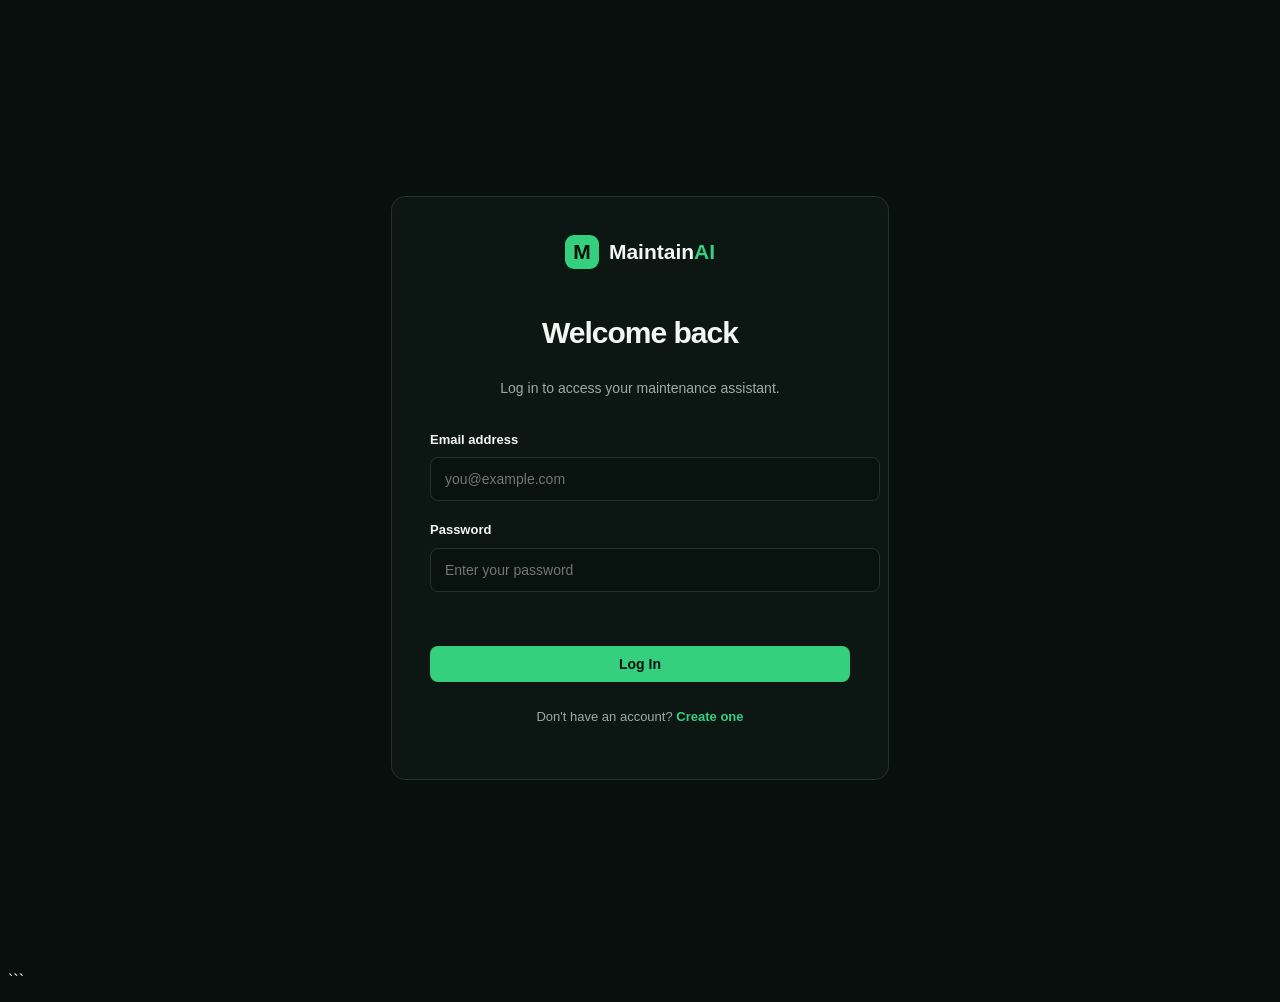
==== frontend/dashboard.html @ f0dd560b "first commit" ====
<!DOCTYPE html>
<html lang="en">

<head>

    <meta charset="UTF-8">

    <meta name="viewport" content="width=device-width, initial-scale=1.0">

    <title>Maintain AI | Dashboard</title>

    <link rel="stylesheet" href="dashboard.css">

</head>


<body>

    <div class="dashboard-layout">


        <!-- =========================================
         SIDEBAR
    ========================================== -->

        <aside class="sidebar">

            <div class="sidebar-brand">

                <div class="brand-mark">
                    M
                </div>

                <div>
                    <div class="brand-name">
                        Maintain<span>AI</span>
                    </div>

                    <div class="brand-subtitle">
                        Maintenance Intelligence
                    </div>
                </div>

            </div>


            <div class="sidebar-section">

                <div class="sidebar-label">
                    WORKSPACE
                </div>


                <button class="nav-item active" data-page="assistant">

                    <span class="nav-icon">✦</span>

                    <span>Assistant</span>

                </button>


                <button class="nav-item" data-page="equipment">

                    <span class="nav-icon">◈</span>

                    <span>Equipments</span>

                </button>


                <button class="nav-item" data-page="workorders">

                    <span class="nav-icon">▤</span>

                    <span>Work Orders</span>

                </button>


                <button class="nav-item" data-page="analytics">

                    <span class="nav-icon">◫</span>

                    <span>Analytics</span>

                </button>

            </div>


            <div class="sidebar-section">

                <div class="sidebar-label">
                    ASSETS
                </div>


                <button class="asset-nav" data-page="equipment">

                    <span class="asset-status"></span>

                    <span>

                        <strong>BC-01</strong>

                        <small>
                            Belt Conveyor
                        </small>

                    </span>

                </button>

            </div>


            <div class="sidebar-bottom">

                <div class="system-status">

                    <span class="status-dot"></span>

                    <div>

                        <strong>
                            AI System Online
                        </strong>

                        <small>
                            Knowledge base active
                        </small>

                    </div>

                </div>


                <div class="user-profile">

                    <div class="user-avatar" id="userAvatar">
                        U
                    </div>


                    <div class="user-details">

                        <strong id="userName">
                            User
                        </strong>

                        <small id="userEmail">
                            user@example.com
                        </small>

                    </div>


                    <button id="logoutButton" class="logout-button" title="Logout">
                        ↪
                    </button>

                </div>

            </div>

        </aside>


        <!-- =========================================
         MAIN
    ========================================== -->

        <main class="dashboard-main">


            <!-- =====================================
             ASSISTANT
        ====================================== -->

            <section id="assistantPage" class="dashboard-page active-page">

                <header class="page-header">

                    <div>

                        <div class="eyebrow">
                            MAINTENANCE INTELLIGENCE
                        </div>

                        <h1>
                            Maintenance Assistant
                        </h1>

                        <p>
                            Ask questions, investigate equipment,
                            troubleshoot failures and plan maintenance.
                        </p>

                    </div>


                    <div class="header-status">

                        <span class="status-dot"></span>

                        AI Online

                    </div>

                </header>


                <div class="assistant-shell">


                    <div id="chatMessages" class="chat-messages">

                        <div class="welcome-message">

                            <div class="welcome-icon">
                                ✦
                            </div>

                            <h2>
                                How can I help?
                            </h2>

                            <p>
                                Ask Maintain AI about your equipment,
                                maintenance procedures, troubleshooting,
                                spare parts or engineering concepts.
                            </p>


                            <div class="suggestion-grid">


                                <button class="suggestion" data-question="What is the BC-01 gearbox item number?">

                                    <span>◈</span>

                                    <div>

                                        <strong>
                                            Equipment information
                                        </strong>

                                        <small>
                                            Find asset and component details
                                        </small>

                                    </div>

                                </button>


                                <button class="suggestion"
                                    data-question="Create a maintenance work order for a noisy BC-01 idler.">

                                    <span>▤</span>

                                    <div>

                                        <strong>
                                            Create work order
                                        </strong>

                                        <small>
                                            Plan a maintenance task
                                        </small>

                                    </div>

                                </button>


                                <button class="suggestion" data-question="Why can a conveyor bearing overheat?">

                                    <span>⚙</span>

                                    <div>

                                        <strong>
                                            Engineering question
                                        </strong>

                                        <small>
                                            Get engineering guidance
                                        </small>

                                    </div>

                                </button>


                            </div>

                        </div>

                    </div>


                    <form id="chatForm" class="chat-input-area">

                        <div class="input-wrapper">

                            <textarea id="chatInput" rows="1" placeholder="Ask Maintain AI anything..."></textarea>


                            <button type="submit" id="sendButton" class="send-button">
                                ↑
                            </button>

                        </div>


                        <div class="input-footer">

                            <span>
                                Maintain AI can use organizational
                                maintenance documents as evidence.
                            </span>

                            <span>
                                Enter ↵
                            </span>

                        </div>

                    </form>

                </div>

            </section>


            <!-- =====================================
             EQUIPMENT
        ====================================== -->

            <section id="equipmentPage" class="dashboard-page">

                <header class="page-header">

                    <div>

                        <div class="eyebrow">
                            ASSET INTELLIGENCE
                        </div>

                        <h1>
                            Equipment
                        </h1>

                        <p>
                            Explore equipment, components and
                            maintenance knowledge.
                        </p>

                    </div>

                </header>


                <div class="equipment-hero">

                    <div class="equipment-icon">
                        ⚙
                    </div>


                    <div class="equipment-title">

                        <div class="equipment-code">
                            BC-01
                        </div>

                        <h2>
                            Belt Conveyor
                        </h2>

                        <p>
                            Material handling equipment
                        </p>

                    </div>


                    <div class="equipment-status">

                        <span class="status-dot"></span>

                        Active

                    </div>

                </div>


                <div class="stats-grid">

                    <div class="stat-card">

                        <span>
                            ASSET ID
                        </span>

                        <strong>
                            BC-01
                        </strong>

                    </div>


                    <div class="stat-card">

                        <span>
                            COMPONENTS
                        </span>

                        <strong>
                            9
                        </strong>

                    </div>


                    <div class="stat-card">

                        <span>
                            KNOWLEDGE CHUNKS
                        </span>

                        <strong>
                            59
                        </strong>

                    </div>


                    <div class="stat-card">

                        <span>
                            AI STATUS
                        </span>

                        <strong class="online-text">
                            ONLINE
                        </strong>

                    </div>

                </div>


                <div class="content-section">

                    <div class="section-heading">

                        <div>

                            <span class="eyebrow">
                                ASSET STRUCTURE
                            </span>

                            <h2>
                                Components
                            </h2>

                        </div>

                    </div>


                    <div class="component-grid">


                        <div class="component-card">
                            <span>01</span>
                            <strong>Belt</strong>
                            <small>Conveyor belt</small>
                        </div>


                        <div class="component-card">
                            <span>02</span>
                            <strong>Drive Motor</strong>
                            <small>Electric motor</small>
                        </div>


                        <div class="component-card">
                            <span>03</span>
                            <strong>Gearbox</strong>
                            <small>Drive gearbox</small>
                        </div>


                        <div class="component-card">
                            <span>04</span>
                            <strong>Pulleys</strong>
                            <small>Drive & tail</small>
                        </div>


                        <div class="component-card">
                            <span>05</span>
                            <strong>Idlers</strong>
                            <small>Carrying rollers</small>
                        </div>


                        <div class="component-card">
                            <span>06</span>
                            <strong>Bearings</strong>
                            <small>Rotating support</small>
                        </div>


                        <div class="component-card">
                            <span>07</span>
                            <strong>Scraper</strong>
                            <small>Belt cleaning</small>
                        </div>


                        <div class="component-card">
                            <span>08</span>
                            <strong>Take-up</strong>
                            <small>Belt tension</small>
                        </div>


                        <div class="component-card">
                            <span>09</span>
                            <strong>Safety</strong>
                            <small>Safety equipment</small>
                        </div>

                    </div>

                </div>


                <div class="equipment-action">

                    <div>

                        <strong>
                            Need maintenance information?
                        </strong>

                        <p>
                            Ask the AI assistant about BC-01.
                        </p>

                    </div>


                    <button onclick="openAssistantWithQuestion('Show me the maintenance information for BC-01.')"
                        class="primary-button">
                        Ask Maintain AI →
                    </button>

                </div>

            </section>


            <!-- =====================================
             WORK ORDERS
        ====================================== -->

            <section id="workordersPage" class="dashboard-page">

                <header class="page-header">

                    <div>

                        <div class="eyebrow">
                            MAINTENANCE PLANNING
                        </div>

                        <h1>
                            Work Orders
                        </h1>

                        <p>
                            Generate maintenance work-order
                            recommendations with AI.
                        </p>

                    </div>


                    <button class="primary-button"
                        onclick="openAssistantWithQuestion('Create a maintenance work order for BC-01.')">
                        + Create Work Order
                    </button>

                </header>


                <div class="workorder-empty">

                    <div class="empty-icon">
                        ▤
                    </div>

                    <h2>
                        No work orders yet
                    </h2>

                    <p>
                        Generate a maintenance work order from
                        the AI assistant and it will appear here.
                    </p>


                    <button class="secondary-button" onclick="openAssistant()">
                        Open Assistant
                    </button>

                </div>

            </section>


            <!-- =====================================
             ANALYTICS
        ====================================== -->

            <section id="analyticsPage" class="dashboard-page">

                <header class="page-header">

                    <div>

                        <div class="eyebrow">
                            MAINTENANCE ANALYTICS
                        </div>

                        <h1>
                            Analytics
                        </h1>

                        <p>
                            Operational intelligence powered by
                            your maintenance data.
                        </p>

                    </div>

                </header>


                <div class="analytics-grid">


                    <div class="analytics-card">

                        <span class="analytics-icon">
                            ◈
                        </span>

                        <small>
                            EQUIPMENT
                        </small>

                        <strong>
                            1
                        </strong>

                        <p>
                            Connected assets
                        </p>

                    </div>


                    <div class="analytics-card">

                        <span class="analytics-icon">
                            ▤
                        </span>

                        <small>
                            KNOWLEDGE BASE
                        </small>

                        <strong>
                            59
                        </strong>

                        <p>
                            Indexed knowledge chunks
                        </p>

                    </div>


                    <div class="analytics-card">

                        <span class="analytics-icon">
                            ✦
                        </span>

                        <small>
                            AI ASSISTANT
                        </small>

                        <strong>
                            Online
                        </strong>

                        <p>
                            RAG system operational
                        </p>

                    </div>

                </div>


                <div class="analytics-placeholder">

                    <div class="placeholder-icon">
                        ◫
                    </div>

                    <div>

                        <h2>
                            Operational analytics coming next
                        </h2>

                        <p>
                            Connect Maintain AI to your CMMS,
                            maintenance database or data warehouse
                            to unlock real operational intelligence.
                        </p>


                        <div class="future-metrics">

                            <span>MTBF</span>
                            <span>MTTR</span>
                            <span>Failure Trends</span>
                            <span>Downtime</span>
                            <span>Maintenance Cost</span>
                            <span>Recurring Failures</span>

                        </div>

                    </div>

                </div>

            </section>

        </main>

    </div>


    <script src="app.js"></script>

</body>

</html>
---- frontend/dashboard.css ----
:root {

    --background: #07100d;
    --surface: #0b1511;
    --surface-2: #0f1c17;
    --surface-3: #13231c;

    --border: #20352b;
    --border-light: #294238;

    --text: #f1f7f3;
    --muted: #8fa39a;
    --muted-2: #687c73;

    --accent: #35d07f;
    --accent-dark: #1fa85e;

    --danger: #ef6b6b;

    --sidebar-width: 255px;
}


* {
    box-sizing: border-box;
}


html,
body {

    margin: 0;
    padding: 0;

    min-height: 100%;

    font-family:
        Inter,
        ui-sans-serif,
        system-ui,
        -apple-system,
        BlinkMacSystemFont,
        "Segoe UI",
        sans-serif;

    background: var(--background);
    color: var(--text);

}


body {
    overflow-x: hidden;
}


button,
textarea {
    font: inherit;
}


/* ==========================================
   LAYOUT
========================================== */

.dashboard-layout {

    min-height: 100vh;

    display: flex;

    background:
        radial-gradient(circle at 70% 0%,
            rgba(53, 208, 127, 0.045),
            transparent 35%),
        var(--background);
}


/* ==========================================
   SIDEBAR
========================================== */

.sidebar {

    position: fixed;

    left: 0;
    top: 0;
    bottom: 0;

    width: var(--sidebar-width);

    padding: 25px 16px 18px;

    display: flex;
    flex-direction: column;

    border-right: 1px solid var(--border);

    background: rgba(7, 16, 13, 0.96);

    z-index: 20;
}


.sidebar-brand {

    display: flex;
    align-items: center;

    gap: 11px;

    padding: 3px 9px 28px;

}


.brand-mark {

    width: 37px;
    height: 37px;

    display: grid;
    place-items: center;

    border-radius: 10px;

    background: var(--accent);

    color: #06100b;

    font-weight: 900;
    font-size: 18px;

}


.brand-name {

    font-size: 17px;
    font-weight: 800;

    letter-spacing: -0.4px;
}


.brand-name span {
    color: var(--accent);
}


.brand-subtitle {

    margin-top: 2px;

    font-size: 9px;

    color: var(--muted-2);

    letter-spacing: 1.1px;

    text-transform: uppercase;
}


.sidebar-section {

    margin-bottom: 25px;
}


.sidebar-label {

    padding: 0 10px 9px;

    color: var(--muted-2);

    font-size: 9px;

    font-weight: 700;

    letter-spacing: 1.4px;
}


.nav-item,
.asset-nav {

    width: 100%;

    border: 0;

    background: transparent;

    color: var(--muted);

    cursor: pointer;

    text-align: left;

}


.nav-item {

    height: 43px;

    display: flex;
    align-items: center;

    gap: 12px;

    padding: 0 11px;

    margin: 3px 0;

    border-radius: 9px;

    font-size: 13px;
    font-weight: 600;

    transition:
        background 0.2s,
        color 0.2s;
}


.nav-item:hover {

    color: var(--text);

    background: var(--surface-2);
}


.nav-item.active {

    color: var(--accent);

    background:
        rgba(53, 208, 127, 0.09);

}


.nav-icon {

    width: 18px;

    text-align: center;

    font-size: 16px;
}


.asset-nav {

    display: flex;
    align-items: center;

    gap: 11px;

    padding: 10px;

    border-radius: 9px;

    transition: background 0.2s;
}


.asset-nav:hover {
    background: var(--surface-2);
}


.asset-nav strong {

    display: block;

    color: var(--text);

    font-size: 12px;
}


.asset-nav small {

    display: block;

    margin-top: 2px;

    color: var(--muted-2);

    font-size: 10px;
}


.asset-status,
.status-dot {

    width: 7px;
    height: 7px;

    border-radius: 50%;

    background: var(--accent);

    box-shadow:
        0 0 0 4px rgba(53, 208, 127, 0.08);
}


.sidebar-bottom {

    margin-top: auto;
}


.system-status {

    display: flex;
    align-items: center;

    gap: 10px;

    padding: 12px;

    margin-bottom: 12px;

    border: 1px solid var(--border);

    border-radius: 10px;

    background: var(--surface);
}


.system-status strong {

    display: block;

    font-size: 10px;
}


.system-status small {

    display: block;

    margin-top: 3px;

    color: var(--muted-2);

    font-size: 9px;
}


.user-profile {

    display: flex;
    align-items: center;

    gap: 9px;

    padding: 10px;

    border-top: 1px solid var(--border);

}


.user-avatar {

    width: 31px;
    height: 31px;

    display: grid;
    place-items: center;

    flex-shrink: 0;

    border-radius: 50%;

    background: var(--surface-3);

    color: var(--accent);

    font-size: 12px;
    font-weight: 800;
}


.user-details {

    min-width: 0;
    flex: 1;
}


.user-details strong {

    display: block;

    overflow: hidden;

    color: var(--text);

    font-size: 11px;

    white-space: nowrap;

    text-overflow: ellipsis;
}


.user-details small {

    display: block;

    overflow: hidden;

    margin-top: 2px;

    color: var(--muted-2);

    font-size: 9px;

    white-space: nowrap;

    text-overflow: ellipsis;
}


.logout-button {

    border: 0;

    background: transparent;

    color: var(--muted-2);

    cursor: pointer;

    font-size: 17px;
}


.logout-button:hover {
    color: var(--danger);
}


/* ==========================================
   MAIN
========================================== */

.dashboard-main {

    width: calc(100% - var(--sidebar-width));

    min-height: 100vh;

    margin-left: var(--sidebar-width);

    padding: 42px 5vw 70px;
}


.dashboard-page {
    display: none;

    max-width: 1200px;

    margin: 0 auto;
}


.dashboard-page.active-page {
    display: block;
}


/* ==========================================
   HEADER
========================================== */

.page-header {

    display: flex;
    align-items: flex-start;
    justify-content: space-between;

    gap: 30px;

    margin-bottom: 30px;
}


.eyebrow {

    margin-bottom: 8px;

    color: var(--accent);

    font-size: 9px;

    font-weight: 800;

    letter-spacing: 1.6px;
}


.page-header h1 {

    margin: 0;

    font-size: clamp(25px, 3vw, 34px);

    letter-spacing: -1.2px;
}


.page-header p {

    max-width: 620px;

    margin: 8px 0 0;

    color: var(--muted);

    font-size: 13px;

    line-height: 1.6;
}


.header-status {

    display: flex;
    align-items: center;

    gap: 9px;

    padding: 9px 13px;

    border: 1px solid var(--border);

    border-radius: 999px;

    color: var(--muted);

    background: var(--surface);

    font-size: 11px;
}


/* ==========================================
   ASSISTANT
========================================== */

.assistant-shell {

    min-height: 600px;

    display: flex;
    flex-direction: column;

    border: 1px solid var(--border);

    border-radius: 15px;

    overflow: hidden;

    background: rgba(11, 21, 17, 0.75);

    box-shadow:
        0 20px 70px rgba(0, 0, 0, 0.2);
}


.chat-messages {

    flex: 1;

    min-height: 490px;

    max-height: 62vh;

    overflow-y: auto;

    padding: 45px 7%;

    scrollbar-width: thin;
}


.welcome-message {

    max-width: 700px;

    margin: 0 auto;

    text-align: center;
}


.welcome-icon {

    width: 47px;
    height: 47px;

    display: grid;
    place-items: center;

    margin: 0 auto 18px;

    border: 1px solid var(--border-light);

    border-radius: 13px;

    background: var(--surface-2);

    color: var(--accent);

    font-size: 20px;
}


.welcome-message h2 {

    margin: 0;

    font-size: 25px;

    letter-spacing: -0.7px;
}


.welcome-message>p {

    max-width: 590px;

    margin: 10px auto 30px;

    color: var(--muted);

    font-size: 13px;

    line-height: 1.7;
}


.suggestion-grid {

    display: grid;

    grid-template-columns:
        repeat(3, 1fr);

    gap: 10px;

    text-align: left;
}


.suggestion {

    display: flex;
    align-items: flex-start;

    gap: 11px;

    min-height: 88px;

    padding: 14px;

    border: 1px solid var(--border);

    border-radius: 11px;

    background: var(--surface);

    color: var(--text);

    cursor: pointer;

    text-align: left;

    transition:
        transform 0.2s,
        border-color 0.2s,
        background 0.2s;
}


.suggestion:hover {

    transform: translateY(-2px);

    border-color: var(--border-light);

    background: var(--surface-2);
}


.suggestion>span {

    color: var(--accent);

    font-size: 16px;
}


.suggestion strong {

    display: block;

    font-size: 11px;
}


.suggestion small {

    display: block;

    margin-top: 5px;

    color: var(--muted-2);

    font-size: 9px;

    line-height: 1.4;
}


.chat-message {

    display: flex;

    margin-bottom: 20px;
}


.chat-message.user {
    justify-content: flex-end;
}


.chat-message-content {

    max-width: 75%;

    padding: 13px 16px;

    border-radius: 12px;

    font-size: 13px;

    line-height: 1.65;
}


.chat-message.user .chat-message-content {

    background: var(--accent);

    color: #06100b;

    border-bottom-right-radius: 3px;
}


.chat-message.ai .chat-message-content {

    border: 1px solid var(--border);

    background: var(--surface-2);

    border-bottom-left-radius: 3px;
}


.ai-message-label {

    margin-bottom: 8px;

    color: var(--accent);

    font-size: 9px;

    font-weight: 800;

    letter-spacing: 1px;
}


.chat-input-area {

    padding: 15px 20px 12px;

    border-top: 1px solid var(--border);

    background: var(--surface);
}


.input-wrapper {

    display: flex;

    align-items: flex-end;

    gap: 10px;

    padding: 6px 6px 6px 14px;

    border: 1px solid var(--border-light);

    border-radius: 11px;

    background: var(--background);

}


.input-wrapper textarea {

    flex: 1;

    min-height: 40px;
    max-height: 130px;

    padding: 10px 0;

    resize: none;

    border: 0;
    outline: 0;

    background: transparent;

    color: var(--text);

    font-size: 13px;
}


.input-wrapper textarea::placeholder {
    color: var(--muted-2);
}


.send-button {

    width: 38px;
    height: 38px;

    flex-shrink: 0;

    border: 0;

    border-radius: 8px;

    background: var(--accent);

    color: #06100b;

    cursor: pointer;

    font-size: 19px;
    font-weight: 900;

    transition: transform 0.2s;
}


.send-button:hover {
    transform: translateY(-1px);
}


.send-button:disabled {
    opacity: 0.5;
    cursor: not-allowed;
}


.input-footer {

    display: flex;
    justify-content: space-between;

    padding: 8px 3px 0;

    color: var(--muted-2);

    font-size: 8px;
}


/* ==========================================
   BUTTONS
========================================== */

.primary-button,
.secondary-button {

    border-radius: 8px;

    padding: 11px 15px;

    cursor: pointer;

    font-size: 11px;

    font-weight: 700;

    transition:
        transform 0.2s,
        background 0.2s;
}


.primary-button {

    border: 0;

    background: var(--accent);

    color: #06100b;
}


.primary-button:hover {

    transform: translateY(-1px);

    background: #45dc8a;
}


.secondary-button {

    border: 1px solid var(--border-light);

    background: var(--surface-2);

    color: var(--text);
}


.secondary-button:hover {
    background: var(--surface-3);
}


/* ==========================================
   EQUIPMENT
========================================== */

.equipment-hero {

    display: flex;
    align-items: center;

    gap: 18px;

    padding: 23px;

    margin-bottom: 18px;

    border: 1px solid var(--border);

    border-radius: 13px;

    background: var(--surface);
}


.equipment-icon {

    width: 53px;
    height: 53px;

    display: grid;
    place-items: center;

    border-radius: 12px;

    background: var(--surface-3);

    color: var(--accent);

    font-size: 24px;
}


.equipment-title {
    flex: 1;
}


.equipment-code {

    color: var(--accent);

    font-size: 9px;

    font-weight: 800;

    letter-spacing: 1.4px;
}


.equipment-title h2 {

    margin: 4px 0 2px;

    font-size: 21px;
}


.equipment-title p {

    margin: 0;

    color: var(--muted-2);

    font-size: 11px;
}


.equipment-status {

    display: flex;
    align-items: center;

    gap: 9px;

    padding: 7px 11px;

    border: 1px solid var(--border);

    border-radius: 999px;

    color: var(--accent);

    font-size: 10px;

    font-weight: 700;
}


.stats-grid {

    display: grid;

    grid-template-columns:
        repeat(4, 1fr);

    gap: 10px;

    margin-bottom: 35px;
}


.stat-card {

    padding: 18px;

    border: 1px solid var(--border);

    border-radius: 11px;

    background: var(--surface);
}


.stat-card span {

    display: block;

    color: var(--muted-2);

    font-size: 8px;

    font-weight: 800;

    letter-spacing: 1px;
}


.stat-card strong {

    display: block;

    margin-top: 8px;

    font-size: 18px;
}


.online-text {
    color: var(--accent);
}


.content-section {
    margin-bottom: 25px;
}


.section-heading h2 {

    margin: 0;

    font-size: 21px;
}


.component-grid {

    display: grid;

    grid-template-columns:
        repeat(3, 1fr);

    gap: 9px;
}


.component-card {

    padding: 16px;

    border: 1px solid var(--border);

    border-radius: 10px;

    background: var(--surface);

    transition:
        border-color 0.2s,
        transform 0.2s;
}


.component-card:hover {

    transform: translateY(-2px);

    border-color: var(--border-light);
}


.component-card>span {

    color: var(--muted-2);

    font-size: 8px;
}


.component-card strong {

    display: block;

    margin-top: 8px;

    font-size: 12px;
}


.component-card small {

    display: block;

    margin-top: 4px;

    color: var(--muted-2);

    font-size: 9px;
}


.equipment-action {

    display: flex;
    align-items: center;
    justify-content: space-between;

    gap: 20px;

    padding: 20px;

    border: 1px solid rgba(53, 208, 127, 0.18);

    border-radius: 12px;

    background:
        rgba(53, 208, 127, 0.045);
}


.equipment-action strong {
    font-size: 12px;
}


.equipment-action p {

    margin: 5px 0 0;

    color: var(--muted);

    font-size: 10px;
}


/* ==========================================
   WORK ORDERS
========================================== */

.workorder-empty {

    min-height: 430px;

    display: flex;
    flex-direction: column;

    align-items: center;
    justify-content: center;

    text-align: center;

    border: 1px dashed var(--border-light);

    border-radius: 14px;

    background: var(--surface);
}


.empty-icon {

    width: 52px;
    height: 52px;

    display: grid;
    place-items: center;

    margin-bottom: 16px;

    border-radius: 12px;

    background: var(--surface-3);

    color: var(--accent);

    font-size: 22px;
}


.workorder-empty h2 {

    margin: 0;

    font-size: 18px;
}


.workorder-empty p {

    max-width: 420px;

    margin: 8px 0 20px;

    color: var(--muted);

    font-size: 11px;

    line-height: 1.6;
}


/* ==========================================
   ANALYTICS
========================================== */

.analytics-grid {

    display: grid;

    grid-template-columns:
        repeat(3, 1fr);

    gap: 12px;

    margin-bottom: 25px;
}


.analytics-card {

    position: relative;

    padding: 22px;

    border: 1px solid var(--border);

    border-radius: 12px;

    background: var(--surface);

    overflow: hidden;
}


.analytics-icon {

    position: absolute;

    right: 20px;
    top: 20px;

    color: var(--accent);

    font-size: 18px;
}


.analytics-card small {

    display: block;

    color: var(--muted-2);

    font-size: 8px;

    font-weight: 800;

    letter-spacing: 1px;
}


.analytics-card strong {

    display: block;

    margin-top: 12px;

    font-size: 27px;

    letter-spacing: -1px;
}


.analytics-card p {

    margin: 7px 0 0;

    color: var(--muted);

    font-size: 10px;
}


.analytics-placeholder {

    display: flex;
    align-items: flex-start;

    gap: 20px;

    padding: 28px;

    border: 1px solid var(--border);

    border-radius: 13px;

    background: var(--surface);
}


.placeholder-icon {

    width: 48px;
    height: 48px;

    display: grid;
    place-items: center;

    flex-shrink: 0;

    border-radius: 11px;

    background: var(--surface-3);

    color: var(--accent);

    font-size: 21px;
}


.analytics-placeholder h2 {

    margin: 2px 0 7px;

    font-size: 16px;
}


.analytics-placeholder p {

    max-width: 650px;

    margin: 0;

    color: var(--muted);

    font-size: 11px;

    line-height: 1.7;
}


.future-metrics {

    display: flex;
    flex-wrap: wrap;

    gap: 7px;

    margin-top: 17px;
}


.future-metrics span {

    padding: 6px 9px;

    border: 1px solid var(--border);

    border-radius: 5px;

    color: var(--muted);

    font-size: 8px;

    font-weight: 700;
}


/* ==========================================
   WORK ORDER AI CARD
========================================== */

.work-order-card {

    min-width: 300px;

    border: 1px solid var(--border);

    border-radius: 11px;

    overflow: hidden;

    background: var(--background);
}


.work-order-header {

    padding: 13px 15px;

    border-bottom: 1px solid var(--border);

    background: var(--surface-3);
}


.work-order-header h3 {

    margin: 0;

    font-size: 12px;
}


.work-order-body {
    padding: 15px;
}


.work-order-meta {

    display: grid;

    grid-template-columns:
        repeat(3, 1fr);

    gap: 10px;

    margin-bottom: 17px;
}


.work-order-meta small,
.work-order-task small {

    display: block;

    color: var(--muted-2);

    font-size: 8px;

    font-weight: 800;

    letter-spacing: 0.8px;
}


.work-order-meta strong {

    display: block;

    margin-top: 5px;

    font-size: 10px;
}


.work-order-task {

    padding-top: 13px;

    border-top: 1px solid var(--border);
}


.work-order-task p {

    margin: 7px 0 0;

    font-size: 11px;

    line-height: 1.6;
}


.parts-list {

    margin-top: 15px;

    padding-top: 13px;

    border-top: 1px solid var(--border);
}


.parts-list h4 {

    margin: 0 0 8px;

    color: var(--muted-2);

    font-size: 8px;

    letter-spacing: 0.8px;
}


.parts-list>div {

    display: flex;
    justify-content: space-between;

    gap: 15px;

    padding: 7px 0;

    border-bottom: 1px solid rgba(255, 255, 255, 0.03);

    font-size: 9px;
}


.source-list {

    margin-top: 13px;

    color: var(--muted-2);

    font-size: 8px;
}


/* ==========================================
   SCROLLBAR
========================================== */

::-webkit-scrollbar {
    width: 6px;
}


::-webkit-scrollbar-track {
    background: transparent;
}


::-webkit-scrollbar-thumb {

    border-radius: 10px;

    background: var(--border-light);
}


/* ==========================================
   RESPONSIVE
========================================== */

@media (max-width: 900px) {

    :root {
        --sidebar-width: 210px;
    }


    .dashboard-main {
        padding-left: 28px;
        padding-right: 28px;
    }


    .suggestion-grid,
    .component-grid {
        grid-template-columns:
            repeat(2, 1fr);
    }


    .stats-grid {
        grid-template-columns:
            repeat(2, 1fr);
    }


    .analytics-grid {
        grid-template-columns:
            repeat(2, 1fr);
    }

}


@media (max-width: 680px) {

    .sidebar {

        position: fixed;

        width: 100%;

        height: 64px;

        right: 0;

        bottom: auto;

        padding: 8px 12px;

        flex-direction: row;

        border-right: 0;

        border-bottom: 1px solid var(--border);

    }


    .sidebar-brand {
        padding: 0;
    }


    .brand-subtitle,
    .sidebar-section,
    .sidebar-bottom {
        display: none;
    }


    .dashboard-main {

        width: 100%;

        margin-left: 0;

        padding: 92px 15px 35px;
    }


    .page-header {

        flex-direction: column;

        margin-bottom: 20px;
    }


    .header-status {
        align-self: flex-start;
    }


    .assistant-shell {
        min-height: 580px;
    }


    .chat-messages {

        padding: 30px 15px;

        min-height: 450px;
    }


    .suggestion-grid,
    .component-grid,
    .analytics-grid,
    .stats-grid {

        grid-template-columns: 1fr;
    }


    .equipment-hero {

        align-items: flex-start;

        flex-wrap: wrap;
    }


    .equipment-status {
        margin-left: 71px;
    }


    .equipment-action,
    .analytics-placeholder {

        flex-direction: column;
    }


    .work-order-meta {
        grid-template-columns: 1fr;
    }


    .chat-message-content {
        max-width: 90%;
    }

}
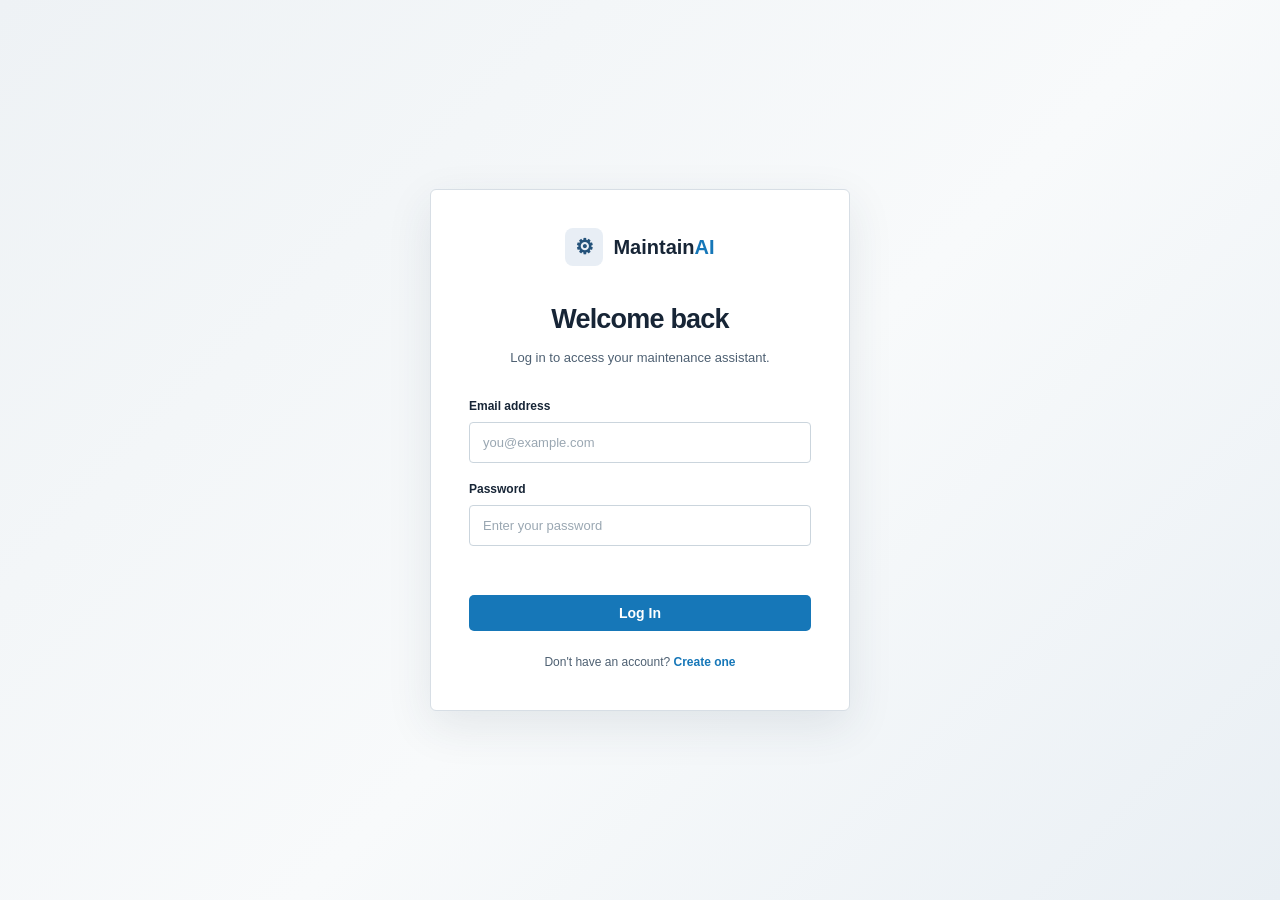
==== commit 7330354d: "changed color and added conversation history" ====
--- a/frontend/dashboard.html
+++ b/frontend/dashboard.html
@@ -27,739 +27,758 @@
 
             <div class="sidebar-brand">
 
-                <div class="brand-mark">
-                    M
-                </div>
-
-                <div>
-                    <div class="brand-name">
-                        Maintain<span>AI</span>
-                    </div>
-
-                    <div class="brand-subtitle">
-                        Maintenance Intelligence
-                    </div>
-                </div>
-
-            </div>
-
-
-            <div class="sidebar-section">
-
-                <div class="sidebar-label">
-                    WORKSPACE
-                </div>
-
-
-                <button class="nav-item active" data-page="assistant">
-
-                    <span class="nav-icon">✦</span>
-
-                    <span>Assistant</span>
-
+                <div class="brand-mark">⚙</div>
+
+            </div>
+
+            <div>
+                <div class="brand-name">
+                    Maintain<span>AI</span>
+                </div>
+
+                <div class="brand-subtitle">
+                    Maintenance Intelligence
+                </div>
+            </div>
+
+    </div>
+
+
+    <div class="sidebar-section">
+
+        <div class="sidebar-label">
+            WORKSPACE
+        </div>
+
+
+        <button class="nav-item active" data-page="assistant">
+
+            <span class="nav-icon">✦</span>
+
+            <span>Assistant</span>
+
+        </button>
+
+
+        <button class="nav-item" data-page="equipment">
+
+            <span class="nav-icon">◈</span>
+
+            <span>Equipments</span>
+
+        </button>
+
+
+        <button class="nav-item" data-page="workorders">
+
+            <span class="nav-icon">▤</span>
+
+            <span>Work Orders</span>
+
+        </button>
+
+
+        <div class="chat-history-section">
+
+            <div class="sidebar-history-header">
+                <span>RECENT CHATS</span>
+
+                <button id="newChatButton" title="New chat">
+                    +
                 </button>
-
-
-                <button class="nav-item" data-page="equipment">
-
-                    <span class="nav-icon">◈</span>
-
-                    <span>Equipments</span>
-
-                </button>
-
-
-                <button class="nav-item" data-page="workorders">
-
-                    <span class="nav-icon">▤</span>
-
-                    <span>Work Orders</span>
-
-                </button>
-
-
-                <button class="nav-item" data-page="analytics">
-
-                    <span class="nav-icon">◫</span>
-
-                    <span>Analytics</span>
-
-                </button>
-
-            </div>
-
-
-            <div class="sidebar-section">
-
-                <div class="sidebar-label">
-                    ASSETS
-                </div>
-
-
-                <button class="asset-nav" data-page="equipment">
-
-                    <span class="asset-status"></span>
-
-                    <span>
-
-                        <strong>BC-01</strong>
-
-                        <small>
-                            Belt Conveyor
-                        </small>
-
-                    </span>
-
-                </button>
-
-            </div>
-
-
-            <div class="sidebar-bottom">
-
-                <div class="system-status">
-
-                    <span class="status-dot"></span>
-
-                    <div>
-
-                        <strong>
-                            AI System Online
-                        </strong>
-
-                        <small>
-                            Knowledge base active
-                        </small>
-
-                    </div>
-
-                </div>
-
-
-                <div class="user-profile">
-
-                    <div class="user-avatar" id="userAvatar">
-                        U
-                    </div>
-
-
-                    <div class="user-details">
-
-                        <strong id="userName">
-                            User
-                        </strong>
-
-                        <small id="userEmail">
-                            user@example.com
-                        </small>
-
-                    </div>
-
-
-                    <button id="logoutButton" class="logout-button" title="Logout">
-                        ↪
-                    </button>
-
-                </div>
-
-            </div>
-
-        </aside>
-
-
-        <!-- =========================================
+            </div>
+
+            <div id="conversationList" class="conversation-list">
+                <div class="conversation-loading">
+                    Loading chats...
+                </div>
+            </div>
+
+        </div>
+
+
+        <button class="nav-item" data-page="analytics">
+
+            <span class="nav-icon">◫</span>
+
+            <span>Analytics</span>
+
+        </button>
+
+    </div>
+
+
+    <div class="sidebar-section">
+
+        <div class="sidebar-label">
+            ASSETS
+        </div>
+
+
+        <button class="asset-nav" data-page="equipment">
+
+            <span class="asset-status"></span>
+
+            <span>
+
+                <strong>BC-01</strong>
+
+                <small>
+                    Belt Conveyor
+                </small>
+
+            </span>
+
+        </button>
+
+    </div>
+
+
+    <div class="sidebar-bottom">
+
+        <div class="system-status">
+
+            <span class="status-dot"></span>
+
+            <div>
+
+                <strong>
+                    AI System Online
+                </strong>
+
+                <small>
+                    Knowledge base active
+                </small>
+
+            </div>
+
+        </div>
+
+
+        <div class="user-profile">
+
+            <div class="user-avatar" id="userAvatar">
+                U
+            </div>
+
+
+            <div class="user-details">
+
+                <strong id="userName">
+                    User
+                </strong>
+
+                <small id="userEmail">
+                    user@example.com
+                </small>
+
+            </div>
+
+
+            <button id="logoutButton" class="logout-button" title="Logout">
+                ↪
+            </button>
+
+        </div>
+
+    </div>
+
+    </aside>
+
+
+    <!-- =========================================
          MAIN
     ========================================== -->
 
-        <main class="dashboard-main">
-
-
-            <!-- =====================================
+    <main class="dashboard-main">
+
+
+        <!-- =====================================
              ASSISTANT
         ====================================== -->
 
-            <section id="assistantPage" class="dashboard-page active-page">
-
-                <header class="page-header">
-
-                    <div>
-
-                        <div class="eyebrow">
-                            MAINTENANCE INTELLIGENCE
+        <section id="assistantPage" class="dashboard-page active-page">
+
+            <header class="page-header">
+
+                <div>
+
+                    <div class="eyebrow">
+                        MAINTENANCE INTELLIGENCE
+                    </div>
+
+                    <h1>
+                        Maintenance Assistant
+                    </h1>
+
+                    <p>
+                        Ask questions, investigate equipment,
+                        troubleshoot failures and plan maintenance.
+                    </p>
+
+                </div>
+
+
+                <div class="header-status">
+
+                    <span class="status-dot"></span>
+
+                    AI Online
+
+                </div>
+
+            </header>
+
+
+            <div class="assistant-shell">
+
+
+                <div id="chatMessages" class="chat-messages">
+
+                    <div class="welcome-message">
+
+                        <div class="welcome-icon">
+                            ✦
                         </div>
 
-                        <h1>
-                            Maintenance Assistant
-                        </h1>
+                        <h2>
+                            How can I help?
+                        </h2>
 
                         <p>
-                            Ask questions, investigate equipment,
-                            troubleshoot failures and plan maintenance.
+                            Ask Maintain AI about your equipment,
+                            maintenance procedures, troubleshooting,
+                            spare parts or engineering concepts.
                         </p>
 
-                    </div>
-
-
-                    <div class="header-status">
-
-                        <span class="status-dot"></span>
-
-                        AI Online
-
-                    </div>
-
-                </header>
-
-
-                <div class="assistant-shell">
-
-
-                    <div id="chatMessages" class="chat-messages">
-
-                        <div class="welcome-message">
-
-                            <div class="welcome-icon">
-                                ✦
-                            </div>
-
-                            <h2>
-                                How can I help?
-                            </h2>
-
-                            <p>
-                                Ask Maintain AI about your equipment,
-                                maintenance procedures, troubleshooting,
-                                spare parts or engineering concepts.
-                            </p>
-
-
-                            <div class="suggestion-grid">
-
-
-                                <button class="suggestion" data-question="What is the BC-01 gearbox item number?">
-
-                                    <span>◈</span>
-
-                                    <div>
-
-                                        <strong>
-                                            Equipment information
-                                        </strong>
-
-                                        <small>
-                                            Find asset and component details
-                                        </small>
-
-                                    </div>
-
-                                </button>
-
-
-                                <button class="suggestion"
-                                    data-question="Create a maintenance work order for a noisy BC-01 idler.">
-
-                                    <span>▤</span>
-
-                                    <div>
-
-                                        <strong>
-                                            Create work order
-                                        </strong>
-
-                                        <small>
-                                            Plan a maintenance task
-                                        </small>
-
-                                    </div>
-
-                                </button>
-
-
-                                <button class="suggestion" data-question="Why can a conveyor bearing overheat?">
-
-                                    <span>⚙</span>
-
-                                    <div>
-
-                                        <strong>
-                                            Engineering question
-                                        </strong>
-
-                                        <small>
-                                            Get engineering guidance
-                                        </small>
-
-                                    </div>
-
-                                </button>
-
-
-                            </div>
+
+                        <div class="suggestion-grid">
+
+
+                            <button class="suggestion" data-question="What is the BC-01 gearbox item number?">
+
+                                <span>◈</span>
+
+                                <div>
+
+                                    <strong>
+                                        Equipment information
+                                    </strong>
+
+                                    <small>
+                                        Find asset and component details
+                                    </small>
+
+                                </div>
+
+                            </button>
+
+
+                            <button class="suggestion"
+                                data-question="Create a maintenance work order for a noisy BC-01 idler.">
+
+                                <span>▤</span>
+
+                                <div>
+
+                                    <strong>
+                                        Create work order
+                                    </strong>
+
+                                    <small>
+                                        Plan a maintenance task
+                                    </small>
+
+                                </div>
+
+                            </button>
+
+
+                            <button class="suggestion" data-question="Why can a conveyor bearing overheat?">
+
+                                <span>⚙</span>
+
+                                <div>
+
+                                    <strong>
+                                        Engineering question
+                                    </strong>
+
+                                    <small>
+                                        Get engineering guidance
+                                    </small>
+
+                                </div>
+
+                            </button>
+
 
                         </div>
 
                     </div>
 
-
-                    <form id="chatForm" class="chat-input-area">
-
-                        <div class="input-wrapper">
-
-                            <textarea id="chatInput" rows="1" placeholder="Ask Maintain AI anything..."></textarea>
-
-
-                            <button type="submit" id="sendButton" class="send-button">
-                                ↑
-                            </button>
-
-                        </div>
-
-
-                        <div class="input-footer">
-
-                            <span>
-                                Maintain AI can use organizational
-                                maintenance documents as evidence.
-                            </span>
-
-                            <span>
-                                Enter ↵
-                            </span>
-
-                        </div>
-
-                    </form>
-
-                </div>
-
-            </section>
-
-
-            <!-- =====================================
+                </div>
+
+
+                <form id="chatForm" class="chat-input-area">
+
+                    <div class="input-wrapper">
+
+                        <textarea id="chatInput" rows="1" placeholder="Ask Maintain AI anything..."></textarea>
+
+
+                        <button type="submit" id="sendButton" class="send-button">
+                            ↑
+                        </button>
+
+                    </div>
+
+
+                    <div class="input-footer">
+
+                        <span>
+                            Maintain AI can use organizational
+                            maintenance documents as evidence.
+                        </span>
+
+                        <span>
+                            Enter ↵
+                        </span>
+
+                    </div>
+
+                </form>
+
+            </div>
+
+        </section>
+
+
+        <!-- =====================================
              EQUIPMENT
         ====================================== -->
 
-            <section id="equipmentPage" class="dashboard-page">
-
-                <header class="page-header">
+        <section id="equipmentPage" class="dashboard-page">
+
+            <header class="page-header">
+
+                <div>
+
+                    <div class="eyebrow">
+                        ASSET INTELLIGENCE
+                    </div>
+
+                    <h1>
+                        Equipment
+                    </h1>
+
+                    <p>
+                        Explore equipment, components and
+                        maintenance knowledge.
+                    </p>
+
+                </div>
+
+            </header>
+
+
+            <div class="equipment-hero">
+
+                <div class="equipment-icon">
+                    ⚙
+                </div>
+
+
+                <div class="equipment-title">
+
+                    <div class="equipment-code">
+                        BC-01
+                    </div>
+
+                    <h2>
+                        Belt Conveyor
+                    </h2>
+
+                    <p>
+                        Material handling equipment
+                    </p>
+
+                </div>
+
+
+                <div class="equipment-status">
+
+                    <span class="status-dot"></span>
+
+                    Active
+
+                </div>
+
+            </div>
+
+
+            <div class="stats-grid">
+
+                <div class="stat-card">
+
+                    <span>
+                        ASSET ID
+                    </span>
+
+                    <strong>
+                        BC-01
+                    </strong>
+
+                </div>
+
+
+                <div class="stat-card">
+
+                    <span>
+                        COMPONENTS
+                    </span>
+
+                    <strong>
+                        9
+                    </strong>
+
+                </div>
+
+
+                <div class="stat-card">
+
+                    <span>
+                        KNOWLEDGE CHUNKS
+                    </span>
+
+                    <strong>
+                        59
+                    </strong>
+
+                </div>
+
+
+                <div class="stat-card">
+
+                    <span>
+                        AI STATUS
+                    </span>
+
+                    <strong class="online-text">
+                        ONLINE
+                    </strong>
+
+                </div>
+
+            </div>
+
+
+            <div class="content-section">
+
+                <div class="section-heading">
 
                     <div>
 
-                        <div class="eyebrow">
-                            ASSET INTELLIGENCE
-                        </div>
-
-                        <h1>
-                            Equipment
-                        </h1>
-
-                        <p>
-                            Explore equipment, components and
-                            maintenance knowledge.
-                        </p>
-
-                    </div>
-
-                </header>
-
-
-                <div class="equipment-hero">
-
-                    <div class="equipment-icon">
-                        ⚙
-                    </div>
-
-
-                    <div class="equipment-title">
-
-                        <div class="equipment-code">
-                            BC-01
-                        </div>
+                        <span class="eyebrow">
+                            ASSET STRUCTURE
+                        </span>
 
                         <h2>
-                            Belt Conveyor
+                            Components
                         </h2>
 
-                        <p>
-                            Material handling equipment
-                        </p>
-
-                    </div>
-
-
-                    <div class="equipment-status">
-
-                        <span class="status-dot"></span>
-
-                        Active
-
-                    </div>
-
-                </div>
-
-
-                <div class="stats-grid">
-
-                    <div class="stat-card">
-
-                        <span>
-                            ASSET ID
-                        </span>
-
-                        <strong>
-                            BC-01
-                        </strong>
-
-                    </div>
-
-
-                    <div class="stat-card">
-
-                        <span>
-                            COMPONENTS
-                        </span>
-
-                        <strong>
-                            9
-                        </strong>
-
-                    </div>
-
-
-                    <div class="stat-card">
-
-                        <span>
-                            KNOWLEDGE CHUNKS
-                        </span>
-
-                        <strong>
-                            59
-                        </strong>
-
-                    </div>
-
-
-                    <div class="stat-card">
-
-                        <span>
-                            AI STATUS
-                        </span>
-
-                        <strong class="online-text">
-                            ONLINE
-                        </strong>
-
-                    </div>
-
-                </div>
-
-
-                <div class="content-section">
-
-                    <div class="section-heading">
-
-                        <div>
-
-                            <span class="eyebrow">
-                                ASSET STRUCTURE
-                            </span>
-
-                            <h2>
-                                Components
-                            </h2>
-
-                        </div>
-
-                    </div>
-
-
-                    <div class="component-grid">
-
-
-                        <div class="component-card">
-                            <span>01</span>
-                            <strong>Belt</strong>
-                            <small>Conveyor belt</small>
-                        </div>
-
-
-                        <div class="component-card">
-                            <span>02</span>
-                            <strong>Drive Motor</strong>
-                            <small>Electric motor</small>
-                        </div>
-
-
-                        <div class="component-card">
-                            <span>03</span>
-                            <strong>Gearbox</strong>
-                            <small>Drive gearbox</small>
-                        </div>
-
-
-                        <div class="component-card">
-                            <span>04</span>
-                            <strong>Pulleys</strong>
-                            <small>Drive & tail</small>
-                        </div>
-
-
-                        <div class="component-card">
-                            <span>05</span>
-                            <strong>Idlers</strong>
-                            <small>Carrying rollers</small>
-                        </div>
-
-
-                        <div class="component-card">
-                            <span>06</span>
-                            <strong>Bearings</strong>
-                            <small>Rotating support</small>
-                        </div>
-
-
-                        <div class="component-card">
-                            <span>07</span>
-                            <strong>Scraper</strong>
-                            <small>Belt cleaning</small>
-                        </div>
-
-
-                        <div class="component-card">
-                            <span>08</span>
-                            <strong>Take-up</strong>
-                            <small>Belt tension</small>
-                        </div>
-
-
-                        <div class="component-card">
-                            <span>09</span>
-                            <strong>Safety</strong>
-                            <small>Safety equipment</small>
-                        </div>
-
-                    </div>
-
-                </div>
-
-
-                <div class="equipment-action">
-
-                    <div>
-
-                        <strong>
-                            Need maintenance information?
-                        </strong>
-
-                        <p>
-                            Ask the AI assistant about BC-01.
-                        </p>
-
-                    </div>
-
-
-                    <button onclick="openAssistantWithQuestion('Show me the maintenance information for BC-01.')"
-                        class="primary-button">
-                        Ask Maintain AI →
-                    </button>
-
-                </div>
-
-            </section>
-
-
-            <!-- =====================================
+                    </div>
+
+                </div>
+
+
+                <div class="component-grid">
+
+
+                    <div class="component-card">
+                        <span>01</span>
+                        <strong>Belt</strong>
+                        <small>Conveyor belt</small>
+                    </div>
+
+
+                    <div class="component-card">
+                        <span>02</span>
+                        <strong>Drive Motor</strong>
+                        <small>Electric motor</small>
+                    </div>
+
+
+                    <div class="component-card">
+                        <span>03</span>
+                        <strong>Gearbox</strong>
+                        <small>Drive gearbox</small>
+                    </div>
+
+
+                    <div class="component-card">
+                        <span>04</span>
+                        <strong>Pulleys</strong>
+                        <small>Drive & tail</small>
+                    </div>
+
+
+                    <div class="component-card">
+                        <span>05</span>
+                        <strong>Idlers</strong>
+                        <small>Carrying rollers</small>
+                    </div>
+
+
+                    <div class="component-card">
+                        <span>06</span>
+                        <strong>Bearings</strong>
+                        <small>Rotating support</small>
+                    </div>
+
+
+                    <div class="component-card">
+                        <span>07</span>
+                        <strong>Scraper</strong>
+                        <small>Belt cleaning</small>
+                    </div>
+
+
+                    <div class="component-card">
+                        <span>08</span>
+                        <strong>Take-up</strong>
+                        <small>Belt tension</small>
+                    </div>
+
+
+                    <div class="component-card">
+                        <span>09</span>
+                        <strong>Safety</strong>
+                        <small>Safety equipment</small>
+                    </div>
+
+                </div>
+
+            </div>
+
+
+            <div class="equipment-action">
+
+                <div>
+
+                    <strong>
+                        Need maintenance information?
+                    </strong>
+
+                    <p>
+                        Ask the AI assistant about BC-01.
+                    </p>
+
+                </div>
+
+
+                <button onclick="openAssistantWithQuestion('Show me the maintenance information for BC-01.')"
+                    class="primary-button">
+                    Ask Maintain AI →
+                </button>
+
+            </div>
+
+        </section>
+
+
+        <!-- =====================================
              WORK ORDERS
         ====================================== -->
 
-            <section id="workordersPage" class="dashboard-page">
-
-                <header class="page-header">
-
-                    <div>
-
-                        <div class="eyebrow">
-                            MAINTENANCE PLANNING
-                        </div>
-
-                        <h1>
-                            Work Orders
-                        </h1>
-
-                        <p>
-                            Generate maintenance work-order
-                            recommendations with AI.
-                        </p>
-
-                    </div>
-
-
-                    <button class="primary-button"
-                        onclick="openAssistantWithQuestion('Create a maintenance work order for BC-01.')">
-                        + Create Work Order
-                    </button>
-
-                </header>
-
-
-                <div class="workorder-empty">
-
-                    <div class="empty-icon">
-                        ▤
-                    </div>
-
-                    <h2>
-                        No work orders yet
-                    </h2>
-
-                    <p>
-                        Generate a maintenance work order from
-                        the AI assistant and it will appear here.
-                    </p>
-
-
-                    <button class="secondary-button" onclick="openAssistant()">
-                        Open Assistant
-                    </button>
-
-                </div>
-
-            </section>
-
-
-            <!-- =====================================
+        <section id="workordersPage" class="dashboard-page">
+
+            <header class="page-header">
+
+                <div>
+
+                    <div class="eyebrow">
+                        MAINTENANCE PLANNING
+                    </div>
+
+                    <h1>
+                        Work Orders
+                    </h1>
+
+                    <p>
+                        Generate maintenance work-order
+                        recommendations with AI.
+                    </p>
+
+                </div>
+
+
+                <button class="primary-button"
+                    onclick="openAssistantWithQuestion('Create a maintenance work order for BC-01.')">
+                    + Create Work Order
+                </button>
+
+            </header>
+
+
+            <div class="workorder-empty">
+
+                <div class="empty-icon">
+                    ▤
+                </div>
+
+                <h2>
+                    No work orders yet
+                </h2>
+
+                <p>
+                    Generate a maintenance work order from
+                    the AI assistant and it will appear here.
+                </p>
+
+
+                <button class="secondary-button" onclick="openAssistant()">
+                    Open Assistant
+                </button>
+
+            </div>
+
+        </section>
+
+
+        <!-- =====================================
              ANALYTICS
         ====================================== -->
 
-            <section id="analyticsPage" class="dashboard-page">
-
-                <header class="page-header">
-
-                    <div>
-
-                        <div class="eyebrow">
-                            MAINTENANCE ANALYTICS
-                        </div>
-
-                        <h1>
-                            Analytics
-                        </h1>
-
-                        <p>
-                            Operational intelligence powered by
-                            your maintenance data.
-                        </p>
-
-                    </div>
-
-                </header>
-
-
-                <div class="analytics-grid">
-
-
-                    <div class="analytics-card">
-
-                        <span class="analytics-icon">
-                            ◈
-                        </span>
-
-                        <small>
-                            EQUIPMENT
-                        </small>
-
-                        <strong>
-                            1
-                        </strong>
-
-                        <p>
-                            Connected assets
-                        </p>
-
-                    </div>
-
-
-                    <div class="analytics-card">
-
-                        <span class="analytics-icon">
-                            ▤
-                        </span>
-
-                        <small>
-                            KNOWLEDGE BASE
-                        </small>
-
-                        <strong>
-                            59
-                        </strong>
-
-                        <p>
-                            Indexed knowledge chunks
-                        </p>
-
-                    </div>
-
-
-                    <div class="analytics-card">
-
-                        <span class="analytics-icon">
-                            ✦
-                        </span>
-
-                        <small>
-                            AI ASSISTANT
-                        </small>
-
-                        <strong>
-                            Online
-                        </strong>
-
-                        <p>
-                            RAG system operational
-                        </p>
-
-                    </div>
-
-                </div>
-
-
-                <div class="analytics-placeholder">
-
-                    <div class="placeholder-icon">
-                        ◫
-                    </div>
-
-                    <div>
-
-                        <h2>
-                            Operational analytics coming next
-                        </h2>
-
-                        <p>
-                            Connect Maintain AI to your CMMS,
-                            maintenance database or data warehouse
-                            to unlock real operational intelligence.
-                        </p>
-
-
-                        <div class="future-metrics">
-
-                            <span>MTBF</span>
-                            <span>MTTR</span>
-                            <span>Failure Trends</span>
-                            <span>Downtime</span>
-                            <span>Maintenance Cost</span>
-                            <span>Recurring Failures</span>
-
-                        </div>
-
-                    </div>
-
-                </div>
-
-            </section>
-
-        </main>
+        <section id="analyticsPage" class="dashboard-page">
+
+            <header class="page-header">
+
+                <div>
+
+                    <div class="eyebrow">
+                        MAINTENANCE ANALYTICS
+                    </div>
+
+                    <h1>
+                        Analytics
+                    </h1>
+
+                    <p>
+                        Operational intelligence powered by
+                        your maintenance data.
+                    </p>
+
+                </div>
+
+            </header>
+
+
+            <div class="analytics-grid">
+
+
+                <div class="analytics-card">
+
+                    <span class="analytics-icon">
+                        ◈
+                    </span>
+
+                    <small>
+                        EQUIPMENT
+                    </small>
+
+                    <strong>
+                        1
+                    </strong>
+
+                    <p>
+                        Connected assets
+                    </p>
+
+                </div>
+
+
+                <div class="analytics-card">
+
+                    <span class="analytics-icon">
+                        ▤
+                    </span>
+
+                    <small>
+                        KNOWLEDGE BASE
+                    </small>
+
+                    <strong>
+                        59
+                    </strong>
+
+                    <p>
+                        Indexed knowledge chunks
+                    </p>
+
+                </div>
+
+
+                <div class="analytics-card">
+
+                    <span class="analytics-icon">
+                        ✦
+                    </span>
+
+                    <small>
+                        AI ASSISTANT
+                    </small>
+
+                    <strong>
+                        Online
+                    </strong>
+
+                    <p>
+                        RAG system operational
+                    </p>
+
+                </div>
+
+            </div>
+
+
+            <div class="analytics-placeholder">
+
+                <div class="placeholder-icon">
+                    ◫
+                </div>
+
+                <div>
+
+                    <h2>
+                        Operational analytics coming next
+                    </h2>
+
+                    <p>
+                        Connect Maintain AI to your CMMS,
+                        maintenance database or data warehouse
+                        to unlock real operational intelligence.
+                    </p>
+
+
+                    <div class="future-metrics">
+
+                        <span>MTBF</span>
+                        <span>MTTR</span>
+                        <span>Failure Trends</span>
+                        <span>Downtime</span>
+                        <span>Maintenance Cost</span>
+                        <span>Recurring Failures</span>
+
+                    </div>
+
+                </div>
+
+            </div>
+
+        </section>
+
+    </main>
 
     </div>
 
--- a/frontend/dashboard.css
+++ b/frontend/dashboard.css
@@ -1,37 +1,52 @@
 :root {
-
-    --background: #07100d;
-    --surface: #0b1511;
-    --surface-2: #0f1c17;
-    --surface-3: #13231c;
-
-    --border: #20352b;
-    --border-light: #294238;
-
-    --text: #f1f7f3;
-    --muted: #8fa39a;
-    --muted-2: #687c73;
-
-    --accent: #35d07f;
-    --accent-dark: #1fa85e;
-
-    --danger: #ef6b6b;
-
-    --sidebar-width: 255px;
-}
-
+    --background: #f4f6f8;
+    --surface: #ffffff;
+    --surface-soft: #f0f3f6;
+    --surface-blue: #e8eef3;
+
+    --sidebar: #34495e;
+    --sidebar-dark: #2c3e50;
+    --sidebar-hover: #40566b;
+    --sidebar-active: #46647b;
+
+    --border: #d7dee5;
+    --border-light: #e3e8ed;
+
+    --text: #172536;
+    --text-secondary: #526476;
+    --muted: #718090;
+    --muted-light: #8996a3;
+
+    --primary: #1677b8;
+    --primary-dark: #0f6097;
+    --primary-soft: #e5f1f8;
+
+    --success: #278957;
+    --success-soft: #e7f5ed;
+
+    --warning: #c98727;
+    --warning-soft: #fbf2df;
+
+    --danger: #c94b4b;
+
+    --white: #ffffff;
+
+    --sidebar-width: 250px;
+}
+
+
+/* ==================================================
+   RESET
+================================================== */
 
 * {
     box-sizing: border-box;
 }
 
-
 html,
 body {
-
     margin: 0;
     padding: 0;
-
     min-height: 100%;
 
     font-family:
@@ -45,45 +60,35 @@
 
     background: var(--background);
     color: var(--text);
-
-}
-
+}
 
 body {
     overflow-x: hidden;
 }
 
-
 button,
-textarea {
+textarea,
+input {
     font: inherit;
 }
 
 
-/* ==========================================
+/* ==================================================
    LAYOUT
-========================================== */
+================================================== */
 
 .dashboard-layout {
-
     min-height: 100vh;
-
-    display: flex;
-
-    background:
-        radial-gradient(circle at 70% 0%,
-            rgba(53, 208, 127, 0.045),
-            transparent 35%),
-        var(--background);
-}
-
-
-/* ==========================================
+    display: flex;
+    background: var(--background);
+}
+
+
+/* ==================================================
    SIDEBAR
-========================================== */
+================================================== */
 
 .sidebar {
-
     position: fixed;
 
     left: 0;
@@ -92,1537 +97,1528 @@
 
     width: var(--sidebar-width);
 
-    padding: 25px 16px 18px;
+    padding: 20px 14px 16px;
 
     display: flex;
     flex-direction: column;
 
-    border-right: 1px solid var(--border);
-
-    background: rgba(7, 16, 13, 0.96);
+    background: var(--sidebar);
+
+    color: #ffffff;
 
     z-index: 20;
-}
-
+
+    border-right: 1px solid #293b4c;
+}
+
+
+/* BRAND */
 
 .sidebar-brand {
-
     display: flex;
     align-items: center;
-
     gap: 11px;
 
-    padding: 3px 9px 28px;
-
-}
-
+    padding: 4px 10px 27px;
+
+    border-bottom: 1px solid rgba(255, 255, 255, 0.10);
+}
 
 .brand-mark {
-
-    width: 37px;
-    height: 37px;
+    width: 40px;
+    height: 40px;
+    display: flex;
+    align-items: center;
+    justify-content: center;
+    border-radius: 8px;
+    background: #e8eef5;
+    color: #24527a;
+    font-size: 22px;
+}
+
+.brand-name {
+    color: #ffffff;
+
+    font-size: 17px;
+    font-weight: 750;
+
+    letter-spacing: -0.3px;
+}
+
+.brand-name span {
+    color: #9fc9e4;
+}
+
+.brand-subtitle {
+    margin-top: 2px;
+
+    color: #aebdca;
+
+    font-size: 8px;
+    font-weight: 500;
+
+    letter-spacing: 1px;
+
+    text-transform: uppercase;
+}
+
+
+/* SIDEBAR SECTIONS */
+
+.sidebar-section {
+    margin-top: 25px;
+    margin-bottom: 22px;
+}
+
+.sidebar-label {
+    padding: 0 10px 9px;
+
+    color: #aebdca;
+
+    font-size: 8px;
+    font-weight: 700;
+
+    letter-spacing: 1.3px;
+}
+
+
+/* NAV ITEMS */
+
+.nav-item,
+.asset-nav {
+    width: 100%;
+
+    border: 0;
+
+    background: transparent;
+
+    color: #d2dbe2;
+
+    cursor: pointer;
+
+    text-align: left;
+}
+
+.nav-item {
+    height: 40px;
+
+    display: flex;
+    align-items: center;
+
+    gap: 11px;
+
+    padding: 0 11px;
+
+    margin: 2px 0;
+
+    border-radius: 4px;
+
+    font-size: 12px;
+    font-weight: 600;
+
+    transition:
+        background 0.15s,
+        color 0.15s;
+}
+
+.nav-item:hover {
+    background: var(--sidebar-hover);
+    color: #ffffff;
+}
+
+.nav-item.active {
+    background: var(--sidebar-active);
+    color: #ffffff;
+
+    box-shadow:
+        inset 3px 0 0 #8fc4df;
+}
+
+.nav-icon {
+    width: 18px;
+
+    color: #b8c9d6;
+
+    text-align: center;
+
+    font-size: 14px;
+}
+
+.nav-item.active .nav-icon {
+    color: #ffffff;
+}
+
+
+/* ASSETS */
+
+.asset-nav {
+    display: flex;
+    align-items: center;
+
+    gap: 10px;
+
+    padding: 9px 10px;
+
+    border-radius: 4px;
+
+    transition: background 0.15s;
+}
+
+.asset-nav:hover {
+    background: var(--sidebar-hover);
+}
+
+.asset-nav strong {
+    display: block;
+
+    color: #ffffff;
+
+    font-size: 11px;
+}
+
+.asset-nav small {
+    display: block;
+
+    margin-top: 2px;
+
+    color: #b1c0cc;
+
+    font-size: 9px;
+}
+
+.asset-status {
+    width: 7px;
+    height: 7px;
+
+    flex-shrink: 0;
+
+    border-radius: 50%;
+
+    background: #68c58d;
+}
+
+
+/* ==================================================
+   CHAT HISTORY
+================================================== */
+
+.chat-history-section {
+    margin-top: 15px;
+    margin-bottom: 15px;
+}
+
+.sidebar-history-header {
+    display: flex;
+    align-items: center;
+    justify-content: space-between;
+
+    padding: 0 10px 7px;
+
+    color: #aebdca;
+
+    font-size: 8px;
+    font-weight: 700;
+
+    letter-spacing: 1.2px;
+}
+
+.sidebar-history-header button {
+    width: 21px;
+    height: 21px;
+
+    border: 1px solid rgba(255, 255, 255, 0.16);
+
+    border-radius: 4px;
+
+    background: rgba(255, 255, 255, 0.06);
+
+    color: #d4dee5;
+
+    cursor: pointer;
+
+    font-size: 14px;
+}
+
+.sidebar-history-header button:hover {
+    background: rgba(255, 255, 255, 0.12);
+    color: #ffffff;
+}
+
+.conversation-list {
+    max-height: 170px;
+    overflow-y: auto;
+}
+
+.conversation-item {
+    display: flex;
+    align-items: center;
+
+    gap: 8px;
+
+    width: 100%;
+
+    padding: 7px 10px;
+
+    margin-bottom: 1px;
+
+    border: 0;
+
+    border-radius: 4px;
+
+    background: transparent;
+
+    color: #bcc9d3;
+
+    cursor: pointer;
+
+    text-align: left;
+
+    font-size: 9px;
+}
+
+.conversation-item:hover {
+    background: var(--sidebar-hover);
+    color: #ffffff;
+}
+
+.conversation-item.active {
+    background: var(--sidebar-active);
+    color: #ffffff;
+}
+
+.conversation-icon {
+    flex-shrink: 0;
+
+    color: #9eb0be;
+}
+
+.conversation-title {
+    overflow: hidden;
+
+    white-space: nowrap;
+
+    text-overflow: ellipsis;
+}
+
+.conversation-loading,
+.conversation-empty {
+    padding: 7px 10px;
+
+    color: #9eafbc;
+
+    font-size: 8px;
+}
+
+
+/* ==================================================
+   SIDEBAR BOTTOM
+================================================== */
+
+.sidebar-bottom {
+    margin-top: auto;
+}
+
+.system-status {
+    display: flex;
+    align-items: center;
+
+    gap: 9px;
+
+    padding: 10px;
+
+    margin-bottom: 10px;
+
+    border: 1px solid rgba(255, 255, 255, 0.11);
+
+    border-radius: 4px;
+
+    background: rgba(0, 0, 0, 0.10);
+}
+
+.system-status .status-dot {
+    width: 7px;
+    height: 7px;
+
+    flex-shrink: 0;
+
+    border-radius: 50%;
+
+    background: #68c58d;
+}
+
+.system-status strong {
+    display: block;
+
+    color: #ffffff;
+
+    font-size: 9px;
+}
+
+.system-status small {
+    display: block;
+
+    margin-top: 2px;
+
+    color: #aebdca;
+
+    font-size: 8px;
+}
+
+.user-profile {
+    display: flex;
+    align-items: center;
+
+    gap: 8px;
+
+    padding: 10px 7px 2px;
+
+    border-top: 1px solid rgba(255, 255, 255, 0.10);
+}
+
+.user-avatar {
+    width: 30px;
+    height: 30px;
 
     display: grid;
     place-items: center;
 
-    border-radius: 10px;
-
-    background: var(--accent);
-
-    color: #06100b;
-
-    font-weight: 900;
+    flex-shrink: 0;
+
+    border-radius: 4px;
+
+    background: #60788c;
+
+    color: #ffffff;
+
+    font-size: 11px;
+    font-weight: 700;
+}
+
+.user-details {
+    min-width: 0;
+    flex: 1;
+}
+
+.user-details strong {
+    display: block;
+
+    overflow: hidden;
+
+    color: #ffffff;
+
+    font-size: 10px;
+
+    white-space: nowrap;
+    text-overflow: ellipsis;
+}
+
+.user-details small {
+    display: block;
+
+    overflow: hidden;
+
+    margin-top: 2px;
+
+    color: #aebdca;
+
+    font-size: 8px;
+
+    white-space: nowrap;
+    text-overflow: ellipsis;
+}
+
+.logout-button {
+    border: 0;
+
+    background: transparent;
+
+    color: #aebdca;
+
+    cursor: pointer;
+
+    font-size: 15px;
+}
+
+.logout-button:hover {
+    color: #ffffff;
+}
+
+
+/* ==================================================
+   MAIN
+================================================== */
+
+.dashboard-main {
+    width: calc(100% - var(--sidebar-width));
+
+    min-height: 100vh;
+
+    margin-left: var(--sidebar-width);
+
+    padding: 32px 42px 60px;
+
+    background: var(--background);
+}
+
+.dashboard-page {
+    display: none;
+
+    max-width: 1240px;
+
+    margin: 0 auto;
+}
+
+.dashboard-page.active-page {
+    display: block;
+}
+
+
+/* ==================================================
+   PAGE HEADER
+================================================== */
+
+.page-header {
+    display: flex;
+    align-items: flex-start;
+    justify-content: space-between;
+
+    gap: 25px;
+
+    margin-bottom: 25px;
+
+    padding-bottom: 20px;
+
+    border-bottom: 1px solid var(--border);
+}
+
+.eyebrow {
+    margin-bottom: 7px;
+
+    color: var(--primary);
+
+    font-size: 8px;
+    font-weight: 800;
+
+    letter-spacing: 1.4px;
+}
+
+.page-header h1 {
+    margin: 0;
+
+    color: var(--text);
+
+    font-size: 28px;
+
+    font-weight: 650;
+
+    letter-spacing: -0.8px;
+}
+
+.page-header p {
+    max-width: 650px;
+
+    margin: 6px 0 0;
+
+    color: var(--text-secondary);
+
+    font-size: 12px;
+}
+
+.header-status {
+    display: flex;
+    align-items: center;
+
+    gap: 7px;
+
+    padding: 7px 11px;
+
+    border: 1px solid #cfe0d6;
+
+    border-radius: 4px;
+
+    background: var(--success-soft);
+
+    color: var(--success);
+
+    font-size: 9px;
+    font-weight: 700;
+}
+
+.header-status .status-dot {
+    width: 6px;
+    height: 6px;
+
+    border-radius: 50%;
+
+    background: var(--success);
+}
+
+
+/* ==================================================
+   ASSISTANT
+================================================== */
+
+.assistant-shell {
+    min-height: 600px;
+
+    display: flex;
+    flex-direction: column;
+
+    overflow: hidden;
+
+    border: 1px solid var(--border);
+
+    border-radius: 5px;
+
+    background: var(--surface);
+
+    box-shadow:
+        0 4px 18px rgba(35, 55, 75, 0.05);
+}
+
+.chat-messages {
+    flex: 1;
+
+    min-height: 490px;
+
+    max-height: 62vh;
+
+    overflow-y: auto;
+
+    padding: 45px 7%;
+
+    scrollbar-width: thin;
+}
+
+.welcome-message {
+    max-width: 720px;
+
+    margin: 0 auto;
+
+    text-align: center;
+}
+
+.welcome-icon {
+    width: 46px;
+    height: 46px;
+
+    display: grid;
+    place-items: center;
+
+    margin: 0 auto 17px;
+
+    border: 1px solid #cddde7;
+
+    border-radius: 5px;
+
+    background: var(--primary-soft);
+
+    color: var(--primary);
+
     font-size: 18px;
-
-}
-
-
-.brand-name {
+}
+
+.welcome-message h2 {
+    margin: 0;
+
+    color: var(--text);
+
+    font-size: 23px;
+
+    font-weight: 650;
+
+    letter-spacing: -0.5px;
+}
+
+.welcome-message>p {
+    max-width: 590px;
+
+    margin: 9px auto 27px;
+
+    color: var(--text-secondary);
+
+    font-size: 12px;
+
+    line-height: 1.7;
+}
+
+
+/* SUGGESTIONS */
+
+.suggestion-grid {
+    display: grid;
+
+    grid-template-columns: repeat(3, 1fr);
+
+    gap: 9px;
+
+    text-align: left;
+}
+
+.suggestion {
+    display: flex;
+    align-items: flex-start;
+
+    gap: 10px;
+
+    min-height: 86px;
+
+    padding: 13px;
+
+    border: 1px solid var(--border);
+
+    border-radius: 4px;
+
+    background: var(--surface);
+
+    color: var(--text);
+
+    cursor: pointer;
+
+    text-align: left;
+
+    transition:
+        border-color 0.15s,
+        background 0.15s;
+}
+
+.suggestion:hover {
+    border-color: #a9c5d7;
+
+    background: var(--primary-soft);
+}
+
+.suggestion>span {
+    color: var(--primary);
+
+    font-size: 15px;
+}
+
+.suggestion strong {
+    display: block;
+
+    font-size: 10px;
+}
+
+.suggestion small {
+    display: block;
+
+    margin-top: 4px;
+
+    color: var(--muted);
+
+    font-size: 8px;
+
+    line-height: 1.4;
+}
+
+
+/* CHAT MESSAGES */
+
+.chat-message {
+    display: flex;
+
+    margin-bottom: 18px;
+}
+
+.chat-message.user {
+    justify-content: flex-end;
+}
+
+.chat-message-content {
+    max-width: 75%;
+
+    padding: 11px 14px;
+
+    border-radius: 5px;
+
+    font-size: 12px;
+
+    line-height: 1.65;
+}
+
+.chat-message.user .chat-message-content {
+    background: var(--primary);
+
+    color: #ffffff;
+
+    border-bottom-right-radius: 2px;
+}
+
+.chat-message.ai .chat-message-content {
+    background: var(--surface-soft);
+
+    border: 1px solid var(--border);
+
+    color: var(--text);
+
+    border-bottom-left-radius: 2px;
+}
+
+.ai-message-label {
+    margin-bottom: 6px;
+
+    color: var(--primary);
+
+    font-size: 8px;
+
+    font-weight: 800;
+
+    letter-spacing: 1px;
+}
+
+
+/* INPUT */
+
+.chat-input-area {
+    padding: 13px 17px 11px;
+
+    border-top: 1px solid var(--border);
+
+    background: var(--surface-soft);
+}
+
+.input-wrapper {
+    display: flex;
+    align-items: flex-end;
+
+    gap: 8px;
+
+    padding: 5px 5px 5px 12px;
+
+    border: 1px solid #cbd5dd;
+
+    border-radius: 4px;
+
+    background: #ffffff;
+}
+
+.input-wrapper textarea {
+    flex: 1;
+
+    min-height: 38px;
+    max-height: 120px;
+
+    padding: 9px 0;
+
+    resize: none;
+
+    border: 0;
+
+    outline: 0;
+
+    background: transparent;
+
+    color: var(--text);
+
+    font-size: 12px;
+}
+
+.input-wrapper textarea::placeholder {
+    color: #98a5b0;
+}
+
+.send-button {
+    width: 36px;
+    height: 36px;
+
+    flex-shrink: 0;
+
+    border: 0;
+
+    border-radius: 4px;
+
+    background: var(--primary);
+
+    color: #ffffff;
+
+    cursor: pointer;
 
     font-size: 17px;
     font-weight: 800;
-
-    letter-spacing: -0.4px;
-}
-
-
-.brand-name span {
-    color: var(--accent);
-}
-
-
-.brand-subtitle {
-
-    margin-top: 2px;
-
-    font-size: 9px;
-
-    color: var(--muted-2);
-
-    letter-spacing: 1.1px;
-
-    text-transform: uppercase;
-}
-
-
-.sidebar-section {
-
-    margin-bottom: 25px;
-}
-
-
-.sidebar-label {
-
-    padding: 0 10px 9px;
-
-    color: var(--muted-2);
-
-    font-size: 9px;
-
+}
+
+.send-button:hover {
+    background: var(--primary-dark);
+}
+
+.send-button:disabled {
+    opacity: 0.5;
+
+    cursor: not-allowed;
+}
+
+.input-footer {
+    display: flex;
+    justify-content: space-between;
+
+    padding: 7px 2px 0;
+
+    color: var(--muted);
+
+    font-size: 8px;
+}
+
+
+/* ==================================================
+   BUTTONS
+================================================== */
+
+.primary-button,
+.secondary-button {
+    padding: 9px 14px;
+
+    border-radius: 4px;
+
+    cursor: pointer;
+
+    font-size: 10px;
     font-weight: 700;
-
-    letter-spacing: 1.4px;
-}
-
-
-.nav-item,
-.asset-nav {
-
-    width: 100%;
-
-    border: 0;
-
-    background: transparent;
-
-    color: var(--muted);
-
-    cursor: pointer;
-
-    text-align: left;
-
-}
-
-
-.nav-item {
-
-    height: 43px;
-
+}
+
+.primary-button {
+    border: 1px solid var(--primary);
+
+    background: var(--primary);
+
+    color: #ffffff;
+}
+
+.primary-button:hover {
+    background: var(--primary-dark);
+}
+
+.secondary-button {
+    border: 1px solid var(--border);
+
+    background: #ffffff;
+
+    color: var(--text);
+}
+
+.secondary-button:hover {
+    background: var(--surface-soft);
+
+    border-color: #b8c7d2;
+}
+
+
+/* ==================================================
+   EQUIPMENT
+================================================== */
+
+.equipment-hero {
     display: flex;
     align-items: center;
 
-    gap: 12px;
-
-    padding: 0 11px;
-
-    margin: 3px 0;
-
-    border-radius: 9px;
-
-    font-size: 13px;
-    font-weight: 600;
-
-    transition:
-        background 0.2s,
-        color 0.2s;
-}
-
-
-.nav-item:hover {
-
-    color: var(--text);
-
-    background: var(--surface-2);
-}
-
-
-.nav-item.active {
-
-    color: var(--accent);
-
-    background:
-        rgba(53, 208, 127, 0.09);
-
-}
-
-
-.nav-icon {
-
-    width: 18px;
-
-    text-align: center;
-
-    font-size: 16px;
-}
-
-
-.asset-nav {
-
-    display: flex;
-    align-items: center;
-
-    gap: 11px;
-
-    padding: 10px;
-
-    border-radius: 9px;
-
-    transition: background 0.2s;
-}
-
-
-.asset-nav:hover {
-    background: var(--surface-2);
-}
-
-
-.asset-nav strong {
-
-    display: block;
-
-    color: var(--text);
-
-    font-size: 12px;
-}
-
-
-.asset-nav small {
-
-    display: block;
-
-    margin-top: 2px;
-
-    color: var(--muted-2);
-
-    font-size: 10px;
-}
-
-
-.asset-status,
-.status-dot {
-
-    width: 7px;
-    height: 7px;
-
-    border-radius: 50%;
-
-    background: var(--accent);
-
-    box-shadow:
-        0 0 0 4px rgba(53, 208, 127, 0.08);
-}
-
-
-.sidebar-bottom {
-
-    margin-top: auto;
-}
-
-
-.system-status {
-
-    display: flex;
-    align-items: center;
-
-    gap: 10px;
-
-    padding: 12px;
-
-    margin-bottom: 12px;
+    gap: 16px;
+
+    padding: 19px;
+
+    margin-bottom: 14px;
 
     border: 1px solid var(--border);
 
-    border-radius: 10px;
+    border-radius: 5px;
 
     background: var(--surface);
 }
 
-
-.system-status strong {
-
-    display: block;
-
-    font-size: 10px;
-}
-
-
-.system-status small {
-
-    display: block;
-
-    margin-top: 3px;
-
-    color: var(--muted-2);
-
-    font-size: 9px;
-}
-
-
-.user-profile {
-
-    display: flex;
-    align-items: center;
-
-    gap: 9px;
-
-    padding: 10px;
-
-    border-top: 1px solid var(--border);
-
-}
-
-
-.user-avatar {
-
-    width: 31px;
-    height: 31px;
+.equipment-icon {
+    width: 49px;
+    height: 49px;
 
     display: grid;
     place-items: center;
 
-    flex-shrink: 0;
-
-    border-radius: 50%;
-
-    background: var(--surface-3);
-
-    color: var(--accent);
-
-    font-size: 12px;
+    border: 1px solid #cfdae2;
+
+    border-radius: 4px;
+
+    background: var(--surface-blue);
+
+    color: var(--primary);
+
+    font-size: 22px;
+}
+
+.equipment-title {
+    flex: 1;
+}
+
+.equipment-code {
+    color: var(--primary);
+
+    font-size: 8px;
     font-weight: 800;
-}
-
-
-.user-details {
-
-    min-width: 0;
-    flex: 1;
-}
-
-
-.user-details strong {
-
+
+    letter-spacing: 1.4px;
+}
+
+.equipment-title h2 {
+    margin: 3px 0 1px;
+
+    font-size: 19px;
+
+    font-weight: 650;
+}
+
+.equipment-title p {
+    margin: 0;
+
+    color: var(--muted);
+
+    font-size: 10px;
+}
+
+.equipment-status {
+    display: flex;
+    align-items: center;
+
+    gap: 7px;
+
+    padding: 6px 10px;
+
+    border: 1px solid #cfe0d6;
+
+    border-radius: 4px;
+
+    background: var(--success-soft);
+
+    color: var(--success);
+
+    font-size: 9px;
+    font-weight: 700;
+}
+
+
+/* STATS */
+
+.stats-grid {
+    display: grid;
+
+    grid-template-columns: repeat(4, 1fr);
+
+    gap: 9px;
+
+    margin-bottom: 30px;
+}
+
+.stat-card {
+    padding: 16px;
+
+    border: 1px solid var(--border);
+
+    border-radius: 4px;
+
+    background: var(--surface);
+}
+
+.stat-card span {
     display: block;
 
-    overflow: hidden;
+    color: var(--muted);
+
+    font-size: 8px;
+    font-weight: 800;
+
+    letter-spacing: 0.9px;
+}
+
+.stat-card strong {
+    display: block;
+
+    margin-top: 7px;
 
     color: var(--text);
 
+    font-size: 17px;
+}
+
+.online-text {
+    color: var(--success) !important;
+}
+
+
+/* COMPONENTS */
+
+.content-section {
+    margin-bottom: 22px;
+}
+
+.section-heading {
+    margin-bottom: 12px;
+}
+
+.section-heading h2 {
+    margin: 0;
+
+    color: var(--text);
+
+    font-size: 19px;
+
+    font-weight: 650;
+}
+
+.component-grid {
+    display: grid;
+
+    grid-template-columns: repeat(3, 1fr);
+
+    gap: 8px;
+}
+
+.component-card {
+    padding: 15px;
+
+    border: 1px solid var(--border);
+
+    border-radius: 4px;
+
+    background: var(--surface);
+
+    transition:
+        border-color 0.15s,
+        background 0.15s;
+}
+
+.component-card:hover {
+    border-color: #abc2d1;
+
+    background: var(--surface-soft);
+}
+
+.component-card>span {
+    color: var(--muted-light);
+
+    font-size: 8px;
+}
+
+.component-card strong {
+    display: block;
+
+    margin-top: 7px;
+
+    color: var(--text);
+
     font-size: 11px;
-
-    white-space: nowrap;
-
-    text-overflow: ellipsis;
-}
-
-
-.user-details small {
-
+}
+
+.component-card small {
     display: block;
 
-    overflow: hidden;
-
-    margin-top: 2px;
-
-    color: var(--muted-2);
+    margin-top: 3px;
+
+    color: var(--muted);
+
+    font-size: 8px;
+}
+
+
+/* EQUIPMENT ACTION */
+
+.equipment-action {
+    display: flex;
+    align-items: center;
+    justify-content: space-between;
+
+    gap: 20px;
+
+    padding: 17px;
+
+    border: 1px solid #cbdde8;
+
+    border-radius: 4px;
+
+    background: var(--primary-soft);
+}
+
+.equipment-action strong {
+    color: var(--text);
+
+    font-size: 11px;
+}
+
+.equipment-action p {
+    margin: 4px 0 0;
+
+    color: var(--text-secondary);
 
     font-size: 9px;
-
-    white-space: nowrap;
-
-    text-overflow: ellipsis;
-}
-
-
-.logout-button {
-
-    border: 0;
-
-    background: transparent;
-
-    color: var(--muted-2);
-
-    cursor: pointer;
-
-    font-size: 17px;
-}
-
-
-.logout-button:hover {
-    color: var(--danger);
-}
-
-
-/* ==========================================
-   MAIN
-========================================== */
-
-.dashboard-main {
-
-    width: calc(100% - var(--sidebar-width));
-
-    min-height: 100vh;
-
-    margin-left: var(--sidebar-width);
-
-    padding: 42px 5vw 70px;
-}
-
-
-.dashboard-page {
-    display: none;
-
-    max-width: 1200px;
-
-    margin: 0 auto;
-}
-
-
-.dashboard-page.active-page {
-    display: block;
-}
-
-
-/* ==========================================
-   HEADER
-========================================== */
-
-.page-header {
-
-    display: flex;
-    align-items: flex-start;
-    justify-content: space-between;
-
-    gap: 30px;
-
-    margin-bottom: 30px;
-}
-
-
-.eyebrow {
-
-    margin-bottom: 8px;
-
-    color: var(--accent);
-
-    font-size: 9px;
-
-    font-weight: 800;
-
-    letter-spacing: 1.6px;
-}
-
-
-.page-header h1 {
-
-    margin: 0;
-
-    font-size: clamp(25px, 3vw, 34px);
-
-    letter-spacing: -1.2px;
-}
-
-
-.page-header p {
-
-    max-width: 620px;
-
-    margin: 8px 0 0;
-
-    color: var(--muted);
-
-    font-size: 13px;
-
-    line-height: 1.6;
-}
-
-
-.header-status {
-
-    display: flex;
+}
+
+
+/* ==================================================
+   WORK ORDERS
+================================================== */
+
+.workorder-empty {
+    min-height: 430px;
+
+    display: flex;
+    flex-direction: column;
+
     align-items: center;
-
-    gap: 9px;
-
-    padding: 9px 13px;
-
-    border: 1px solid var(--border);
-
-    border-radius: 999px;
-
-    color: var(--muted);
+    justify-content: center;
+
+    text-align: center;
+
+    border: 1px dashed #c5d0d8;
+
+    border-radius: 5px;
 
     background: var(--surface);
-
-    font-size: 11px;
-}
-
-
-/* ==========================================
-   ASSISTANT
-========================================== */
-
-.assistant-shell {
-
-    min-height: 600px;
-
-    display: flex;
-    flex-direction: column;
-
-    border: 1px solid var(--border);
-
-    border-radius: 15px;
-
-    overflow: hidden;
-
-    background: rgba(11, 21, 17, 0.75);
-
-    box-shadow:
-        0 20px 70px rgba(0, 0, 0, 0.2);
-}
-
-
-.chat-messages {
-
-    flex: 1;
-
-    min-height: 490px;
-
-    max-height: 62vh;
-
-    overflow-y: auto;
-
-    padding: 45px 7%;
-
-    scrollbar-width: thin;
-}
-
-
-.welcome-message {
-
-    max-width: 700px;
-
-    margin: 0 auto;
-
-    text-align: center;
-}
-
-
-.welcome-icon {
-
-    width: 47px;
-    height: 47px;
+}
+
+.empty-icon {
+    width: 50px;
+    height: 50px;
 
     display: grid;
     place-items: center;
 
-    margin: 0 auto 18px;
-
-    border: 1px solid var(--border-light);
-
-    border-radius: 13px;
-
-    background: var(--surface-2);
-
-    color: var(--accent);
-
-    font-size: 20px;
-}
-
-
-.welcome-message h2 {
-
+    margin-bottom: 14px;
+
+    border: 1px solid #cbd9e2;
+
+    border-radius: 4px;
+
+    background: var(--surface-blue);
+
+    color: var(--primary);
+
+    font-size: 21px;
+}
+
+.workorder-empty h2 {
     margin: 0;
 
-    font-size: 25px;
+    font-size: 17px;
+
+    font-weight: 650;
+}
+
+.workorder-empty p {
+    max-width: 420px;
+
+    margin: 7px 0 18px;
+
+    color: var(--text-secondary);
+
+    font-size: 10px;
+
+    line-height: 1.6;
+}
+
+
+/* ==================================================
+   ANALYTICS
+================================================== */
+
+.analytics-grid {
+    display: grid;
+
+    grid-template-columns: repeat(3, 1fr);
+
+    gap: 10px;
+
+    margin-bottom: 20px;
+}
+
+.analytics-card {
+    position: relative;
+
+    padding: 19px;
+
+    border: 1px solid var(--border);
+
+    border-radius: 4px;
+
+    background: var(--surface);
+}
+
+.analytics-icon {
+    position: absolute;
+
+    right: 18px;
+    top: 18px;
+
+    color: var(--primary);
+
+    font-size: 17px;
+}
+
+.analytics-card small {
+    display: block;
+
+    color: var(--muted);
+
+    font-size: 8px;
+
+    font-weight: 800;
+
+    letter-spacing: 0.9px;
+}
+
+.analytics-card strong {
+    display: block;
+
+    margin-top: 10px;
+
+    color: var(--text);
+
+    font-size: 24px;
+
+    font-weight: 650;
 
     letter-spacing: -0.7px;
 }
 
-
-.welcome-message>p {
-
-    max-width: 590px;
-
-    margin: 10px auto 30px;
+.analytics-card p {
+    margin: 5px 0 0;
 
     color: var(--muted);
 
-    font-size: 13px;
-
-    line-height: 1.7;
-}
-
-
-.suggestion-grid {
-
-    display: grid;
-
-    grid-template-columns:
-        repeat(3, 1fr);
-
-    gap: 10px;
-
-    text-align: left;
-}
-
-
-.suggestion {
-
-    display: flex;
+    font-size: 9px;
+}
+
+
+/* ANALYTICS PLACEHOLDER */
+
+.analytics-placeholder {
+    display: flex;
+
     align-items: flex-start;
 
-    gap: 11px;
-
-    min-height: 88px;
-
-    padding: 14px;
+    gap: 17px;
+
+    padding: 24px;
 
     border: 1px solid var(--border);
 
-    border-radius: 11px;
+    border-radius: 4px;
 
     background: var(--surface);
-
-    color: var(--text);
-
-    cursor: pointer;
-
-    text-align: left;
-
-    transition:
-        transform 0.2s,
-        border-color 0.2s,
-        background 0.2s;
-}
-
-
-.suggestion:hover {
-
-    transform: translateY(-2px);
-
-    border-color: var(--border-light);
-
-    background: var(--surface-2);
-}
-
-
-.suggestion>span {
-
-    color: var(--accent);
-
-    font-size: 16px;
-}
-
-
-.suggestion strong {
-
-    display: block;
-
-    font-size: 11px;
-}
-
-
-.suggestion small {
-
-    display: block;
-
-    margin-top: 5px;
-
-    color: var(--muted-2);
-
-    font-size: 9px;
-
-    line-height: 1.4;
-}
-
-
-.chat-message {
-
-    display: flex;
-
-    margin-bottom: 20px;
-}
-
-
-.chat-message.user {
-    justify-content: flex-end;
-}
-
-
-.chat-message-content {
-
-    max-width: 75%;
-
-    padding: 13px 16px;
-
-    border-radius: 12px;
-
-    font-size: 13px;
-
-    line-height: 1.65;
-}
-
-
-.chat-message.user .chat-message-content {
-
-    background: var(--accent);
-
-    color: #06100b;
-
-    border-bottom-right-radius: 3px;
-}
-
-
-.chat-message.ai .chat-message-content {
-
-    border: 1px solid var(--border);
-
-    background: var(--surface-2);
-
-    border-bottom-left-radius: 3px;
-}
-
-
-.ai-message-label {
-
-    margin-bottom: 8px;
-
-    color: var(--accent);
-
-    font-size: 9px;
-
-    font-weight: 800;
-
-    letter-spacing: 1px;
-}
-
-
-.chat-input-area {
-
-    padding: 15px 20px 12px;
-
-    border-top: 1px solid var(--border);
-
-    background: var(--surface);
-}
-
-
-.input-wrapper {
-
-    display: flex;
-
-    align-items: flex-end;
-
-    gap: 10px;
-
-    padding: 6px 6px 6px 14px;
-
-    border: 1px solid var(--border-light);
-
-    border-radius: 11px;
-
-    background: var(--background);
-
-}
-
-
-.input-wrapper textarea {
-
-    flex: 1;
-
-    min-height: 40px;
-    max-height: 130px;
-
-    padding: 10px 0;
-
-    resize: none;
-
-    border: 0;
-    outline: 0;
-
-    background: transparent;
-
-    color: var(--text);
-
-    font-size: 13px;
-}
-
-
-.input-wrapper textarea::placeholder {
-    color: var(--muted-2);
-}
-
-
-.send-button {
-
-    width: 38px;
-    height: 38px;
-
-    flex-shrink: 0;
-
-    border: 0;
-
-    border-radius: 8px;
-
-    background: var(--accent);
-
-    color: #06100b;
-
-    cursor: pointer;
-
-    font-size: 19px;
-    font-weight: 900;
-
-    transition: transform 0.2s;
-}
-
-
-.send-button:hover {
-    transform: translateY(-1px);
-}
-
-
-.send-button:disabled {
-    opacity: 0.5;
-    cursor: not-allowed;
-}
-
-
-.input-footer {
-
-    display: flex;
-    justify-content: space-between;
-
-    padding: 8px 3px 0;
-
-    color: var(--muted-2);
-
-    font-size: 8px;
-}
-
-
-/* ==========================================
-   BUTTONS
-========================================== */
-
-.primary-button,
-.secondary-button {
-
-    border-radius: 8px;
-
-    padding: 11px 15px;
-
-    cursor: pointer;
-
-    font-size: 11px;
-
-    font-weight: 700;
-
-    transition:
-        transform 0.2s,
-        background 0.2s;
-}
-
-
-.primary-button {
-
-    border: 0;
-
-    background: var(--accent);
-
-    color: #06100b;
-}
-
-
-.primary-button:hover {
-
-    transform: translateY(-1px);
-
-    background: #45dc8a;
-}
-
-
-.secondary-button {
-
-    border: 1px solid var(--border-light);
-
-    background: var(--surface-2);
-
-    color: var(--text);
-}
-
-
-.secondary-button:hover {
-    background: var(--surface-3);
-}
-
-
-/* ==========================================
-   EQUIPMENT
-========================================== */
-
-.equipment-hero {
-
-    display: flex;
-    align-items: center;
-
-    gap: 18px;
-
-    padding: 23px;
-
-    margin-bottom: 18px;
-
-    border: 1px solid var(--border);
-
-    border-radius: 13px;
-
-    background: var(--surface);
-}
-
-
-.equipment-icon {
-
-    width: 53px;
-    height: 53px;
+}
+
+.placeholder-icon {
+    width: 45px;
+    height: 45px;
 
     display: grid;
     place-items: center;
 
-    border-radius: 12px;
-
-    background: var(--surface-3);
-
-    color: var(--accent);
-
-    font-size: 24px;
-}
-
-
-.equipment-title {
-    flex: 1;
-}
-
-
-.equipment-code {
-
-    color: var(--accent);
-
-    font-size: 9px;
-
-    font-weight: 800;
-
-    letter-spacing: 1.4px;
-}
-
-
-.equipment-title h2 {
-
-    margin: 4px 0 2px;
-
-    font-size: 21px;
-}
-
-
-.equipment-title p {
+    flex-shrink: 0;
+
+    border: 1px solid #cbd9e2;
+
+    border-radius: 4px;
+
+    background: var(--surface-blue);
+
+    color: var(--primary);
+
+    font-size: 20px;
+}
+
+.analytics-placeholder h2 {
+    margin: 1px 0 6px;
+
+    font-size: 15px;
+
+    font-weight: 650;
+}
+
+.analytics-placeholder p {
+    max-width: 650px;
 
     margin: 0;
 
-    color: var(--muted-2);
+    color: var(--text-secondary);
+
+    font-size: 10px;
+
+    line-height: 1.7;
+}
+
+.future-metrics {
+    display: flex;
+
+    flex-wrap: wrap;
+
+    gap: 6px;
+
+    margin-top: 14px;
+}
+
+.future-metrics span {
+    padding: 5px 8px;
+
+    border: 1px solid var(--border);
+
+    border-radius: 3px;
+
+    background: var(--surface-soft);
+
+    color: var(--text-secondary);
+
+    font-size: 8px;
+
+    font-weight: 700;
+}
+
+
+/* ==================================================
+   WORK ORDER AI CARD
+================================================== */
+
+.work-order-card {
+    min-width: 300px;
+
+    overflow: hidden;
+
+    border: 1px solid var(--border);
+
+    border-radius: 5px;
+
+    background: var(--surface);
+}
+
+.work-order-header {
+    padding: 12px 14px;
+
+    border-bottom: 1px solid var(--border);
+
+    background: var(--surface-soft);
+}
+
+.work-order-header h3 {
+    margin: 0;
+
+    color: var(--text);
 
     font-size: 11px;
 }
 
-
-.equipment-status {
-
-    display: flex;
-    align-items: center;
+.work-order-body {
+    padding: 14px;
+}
+
+.work-order-meta {
+    display: grid;
+
+    grid-template-columns: repeat(3, 1fr);
 
     gap: 9px;
 
-    padding: 7px 11px;
-
-    border: 1px solid var(--border);
-
-    border-radius: 999px;
-
-    color: var(--accent);
-
-    font-size: 10px;
-
-    font-weight: 700;
-}
-
-
-.stats-grid {
-
-    display: grid;
-
-    grid-template-columns:
-        repeat(4, 1fr);
-
-    gap: 10px;
-
-    margin-bottom: 35px;
-}
-
-
-.stat-card {
-
-    padding: 18px;
-
-    border: 1px solid var(--border);
-
-    border-radius: 11px;
-
-    background: var(--surface);
-}
-
-
-.stat-card span {
-
-    display: block;
-
-    color: var(--muted-2);
-
-    font-size: 8px;
-
-    font-weight: 800;
-
-    letter-spacing: 1px;
-}
-
-
-.stat-card strong {
-
-    display: block;
-
-    margin-top: 8px;
-
-    font-size: 18px;
-}
-
-
-.online-text {
-    color: var(--accent);
-}
-
-
-.content-section {
-    margin-bottom: 25px;
-}
-
-
-.section-heading h2 {
-
-    margin: 0;
-
-    font-size: 21px;
-}
-
-
-.component-grid {
-
-    display: grid;
-
-    grid-template-columns:
-        repeat(3, 1fr);
-
-    gap: 9px;
-}
-
-
-.component-card {
-
-    padding: 16px;
-
-    border: 1px solid var(--border);
-
-    border-radius: 10px;
-
-    background: var(--surface);
-
-    transition:
-        border-color 0.2s,
-        transform 0.2s;
-}
-
-
-.component-card:hover {
-
-    transform: translateY(-2px);
-
-    border-color: var(--border-light);
-}
-
-
-.component-card>span {
-
-    color: var(--muted-2);
-
-    font-size: 8px;
-}
-
-
-.component-card strong {
-
-    display: block;
-
-    margin-top: 8px;
-
-    font-size: 12px;
-}
-
-
-.component-card small {
-
-    display: block;
-
-    margin-top: 4px;
-
-    color: var(--muted-2);
-
-    font-size: 9px;
-}
-
-
-.equipment-action {
-
-    display: flex;
-    align-items: center;
-    justify-content: space-between;
-
-    gap: 20px;
-
-    padding: 20px;
-
-    border: 1px solid rgba(53, 208, 127, 0.18);
-
-    border-radius: 12px;
-
-    background:
-        rgba(53, 208, 127, 0.045);
-}
-
-
-.equipment-action strong {
-    font-size: 12px;
-}
-
-
-.equipment-action p {
-
-    margin: 5px 0 0;
-
-    color: var(--muted);
-
-    font-size: 10px;
-}
-
-
-/* ==========================================
-   WORK ORDERS
-========================================== */
-
-.workorder-empty {
-
-    min-height: 430px;
-
-    display: flex;
-    flex-direction: column;
-
-    align-items: center;
-    justify-content: center;
-
-    text-align: center;
-
-    border: 1px dashed var(--border-light);
-
-    border-radius: 14px;
-
-    background: var(--surface);
-}
-
-
-.empty-icon {
-
-    width: 52px;
-    height: 52px;
-
-    display: grid;
-    place-items: center;
-
-    margin-bottom: 16px;
-
-    border-radius: 12px;
-
-    background: var(--surface-3);
-
-    color: var(--accent);
-
-    font-size: 22px;
-}
-
-
-.workorder-empty h2 {
-
-    margin: 0;
-
-    font-size: 18px;
-}
-
-
-.workorder-empty p {
-
-    max-width: 420px;
-
-    margin: 8px 0 20px;
-
-    color: var(--muted);
-
-    font-size: 11px;
-
-    line-height: 1.6;
-}
-
-
-/* ==========================================
-   ANALYTICS
-========================================== */
-
-.analytics-grid {
-
-    display: grid;
-
-    grid-template-columns:
-        repeat(3, 1fr);
-
-    gap: 12px;
-
-    margin-bottom: 25px;
-}
-
-
-.analytics-card {
-
-    position: relative;
-
-    padding: 22px;
-
-    border: 1px solid var(--border);
-
-    border-radius: 12px;
-
-    background: var(--surface);
-
-    overflow: hidden;
-}
-
-
-.analytics-icon {
-
-    position: absolute;
-
-    right: 20px;
-    top: 20px;
-
-    color: var(--accent);
-
-    font-size: 18px;
-}
-
-
-.analytics-card small {
-
-    display: block;
-
-    color: var(--muted-2);
-
-    font-size: 8px;
-
-    font-weight: 800;
-
-    letter-spacing: 1px;
-}
-
-
-.analytics-card strong {
-
-    display: block;
-
-    margin-top: 12px;
-
-    font-size: 27px;
-
-    letter-spacing: -1px;
-}
-
-
-.analytics-card p {
-
-    margin: 7px 0 0;
-
-    color: var(--muted);
-
-    font-size: 10px;
-}
-
-
-.analytics-placeholder {
-
-    display: flex;
-    align-items: flex-start;
-
-    gap: 20px;
-
-    padding: 28px;
-
-    border: 1px solid var(--border);
-
-    border-radius: 13px;
-
-    background: var(--surface);
-}
-
-
-.placeholder-icon {
-
-    width: 48px;
-    height: 48px;
-
-    display: grid;
-    place-items: center;
-
-    flex-shrink: 0;
-
-    border-radius: 11px;
-
-    background: var(--surface-3);
-
-    color: var(--accent);
-
-    font-size: 21px;
-}
-
-
-.analytics-placeholder h2 {
-
-    margin: 2px 0 7px;
-
-    font-size: 16px;
-}
-
-
-.analytics-placeholder p {
-
-    max-width: 650px;
-
-    margin: 0;
-
-    color: var(--muted);
-
-    font-size: 11px;
-
-    line-height: 1.7;
-}
-
-
-.future-metrics {
-
-    display: flex;
-    flex-wrap: wrap;
-
-    gap: 7px;
-
-    margin-top: 17px;
-}
-
-
-.future-metrics span {
-
-    padding: 6px 9px;
-
-    border: 1px solid var(--border);
-
-    border-radius: 5px;
-
-    color: var(--muted);
-
-    font-size: 8px;
-
-    font-weight: 700;
-}
-
-
-/* ==========================================
-   WORK ORDER AI CARD
-========================================== */
-
-.work-order-card {
-
-    min-width: 300px;
-
-    border: 1px solid var(--border);
-
-    border-radius: 11px;
-
-    overflow: hidden;
-
-    background: var(--background);
-}
-
-
-.work-order-header {
-
-    padding: 13px 15px;
-
-    border-bottom: 1px solid var(--border);
-
-    background: var(--surface-3);
-}
-
-
-.work-order-header h3 {
-
-    margin: 0;
-
-    font-size: 12px;
-}
-
-
-.work-order-body {
-    padding: 15px;
-}
-
-
-.work-order-meta {
-
-    display: grid;
-
-    grid-template-columns:
-        repeat(3, 1fr);
-
-    gap: 10px;
-
-    margin-bottom: 17px;
-}
-
+    margin-bottom: 15px;
+}
 
 .work-order-meta small,
 .work-order-task small {
-
     display: block;
 
-    color: var(--muted-2);
+    color: var(--muted);
+
+    font-size: 7px;
+
+    font-weight: 800;
+
+    letter-spacing: 0.7px;
+}
+
+.work-order-meta strong {
+    display: block;
+
+    margin-top: 4px;
+
+    color: var(--text);
+
+    font-size: 9px;
+}
+
+.work-order-task {
+    padding-top: 12px;
+
+    border-top: 1px solid var(--border);
+}
+
+.work-order-task p {
+    margin: 6px 0 0;
+
+    color: var(--text);
+
+    font-size: 10px;
+
+    line-height: 1.6;
+}
+
+.parts-list {
+    margin-top: 13px;
+
+    padding-top: 12px;
+
+    border-top: 1px solid var(--border);
+}
+
+.parts-list h4 {
+    margin: 0 0 7px;
+
+    color: var(--muted);
+
+    font-size: 7px;
+
+    letter-spacing: 0.8px;
+}
+
+.parts-list>div {
+    display: flex;
+
+    justify-content: space-between;
+
+    gap: 15px;
+
+    padding: 6px 0;
+
+    border-bottom: 1px solid var(--border-light);
+
+    color: var(--text-secondary);
 
     font-size: 8px;
-
-    font-weight: 800;
-
-    letter-spacing: 0.8px;
-}
-
-
-.work-order-meta strong {
-
-    display: block;
-
-    margin-top: 5px;
-
-    font-size: 10px;
-}
-
-
-.work-order-task {
-
-    padding-top: 13px;
-
-    border-top: 1px solid var(--border);
-}
-
-
-.work-order-task p {
-
-    margin: 7px 0 0;
-
-    font-size: 11px;
-
-    line-height: 1.6;
-}
-
-
-.parts-list {
-
-    margin-top: 15px;
-
-    padding-top: 13px;
-
-    border-top: 1px solid var(--border);
-}
-
-
-.parts-list h4 {
-
-    margin: 0 0 8px;
-
-    color: var(--muted-2);
-
-    font-size: 8px;
-
-    letter-spacing: 0.8px;
-}
-
-
-.parts-list>div {
-
-    display: flex;
-    justify-content: space-between;
-
-    gap: 15px;
-
-    padding: 7px 0;
-
-    border-bottom: 1px solid rgba(255, 255, 255, 0.03);
-
-    font-size: 9px;
-}
-
+}
 
 .source-list {
-
-    margin-top: 13px;
-
-    color: var(--muted-2);
-
-    font-size: 8px;
-}
-
-
-/* ==========================================
+    margin-top: 11px;
+
+    color: var(--muted);
+
+    font-size: 7px;
+}
+
+
+/* ==================================================
    SCROLLBAR
-========================================== */
+================================================== */
 
 ::-webkit-scrollbar {
     width: 6px;
-}
-
+    height: 6px;
+}
 
 ::-webkit-scrollbar-track {
     background: transparent;
 }
 
-
 ::-webkit-scrollbar-thumb {
-
-    border-radius: 10px;
-
-    background: var(--border-light);
-}
-
-
-/* ==========================================
+    border-radius: 5px;
+
+    background: #c5d0d8;
+}
+
+
+/* ==================================================
    RESPONSIVE
-========================================== */
+================================================== */
 
 @media (max-width: 900px) {
 
@@ -1630,46 +1626,35 @@
         --sidebar-width: 210px;
     }
 
-
     .dashboard-main {
-        padding-left: 28px;
-        padding-right: 28px;
-    }
-
+        padding-left: 25px;
+        padding-right: 25px;
+    }
 
     .suggestion-grid,
     .component-grid {
-        grid-template-columns:
-            repeat(2, 1fr);
-    }
-
+        grid-template-columns: repeat(2, 1fr);
+    }
 
     .stats-grid {
-        grid-template-columns:
-            repeat(2, 1fr);
-    }
-
+        grid-template-columns: repeat(2, 1fr);
+    }
 
     .analytics-grid {
-        grid-template-columns:
-            repeat(2, 1fr);
-    }
-
+        grid-template-columns: repeat(2, 1fr);
+    }
 }
 
 
 @media (max-width: 680px) {
 
     .sidebar {
-
         position: fixed;
 
         width: 100%;
-
-        height: 64px;
+        height: 60px;
 
         right: 0;
-
         bottom: auto;
 
         padding: 8px 12px;
@@ -1678,15 +1663,14 @@
 
         border-right: 0;
 
-        border-bottom: 1px solid var(--border);
-
-    }
-
+        border-bottom: 1px solid #293b4c;
+    }
 
     .sidebar-brand {
         padding: 0;
-    }
-
+
+        border: 0;
+    }
 
     .brand-subtitle,
     .sidebar-section,
@@ -1694,79 +1678,61 @@
         display: none;
     }
 
-
     .dashboard-main {
-
         width: 100%;
 
         margin-left: 0;
 
-        padding: 92px 15px 35px;
-    }
-
+        padding: 85px 15px 35px;
+    }
 
     .page-header {
-
         flex-direction: column;
 
         margin-bottom: 20px;
     }
-
 
     .header-status {
         align-self: flex-start;
     }
 
-
     .assistant-shell {
         min-height: 580px;
     }
 
-
     .chat-messages {
-
         padding: 30px 15px;
 
         min-height: 450px;
     }
-
 
     .suggestion-grid,
     .component-grid,
     .analytics-grid,
     .stats-grid {
-
         grid-template-columns: 1fr;
     }
 
-
     .equipment-hero {
-
         align-items: flex-start;
 
         flex-wrap: wrap;
     }
 
-
     .equipment-status {
-        margin-left: 71px;
-    }
-
+        margin-left: 65px;
+    }
 
     .equipment-action,
     .analytics-placeholder {
-
         flex-direction: column;
     }
-
 
     .work-order-meta {
         grid-template-columns: 1fr;
     }
 
-
     .chat-message-content {
         max-width: 90%;
     }
-
 }
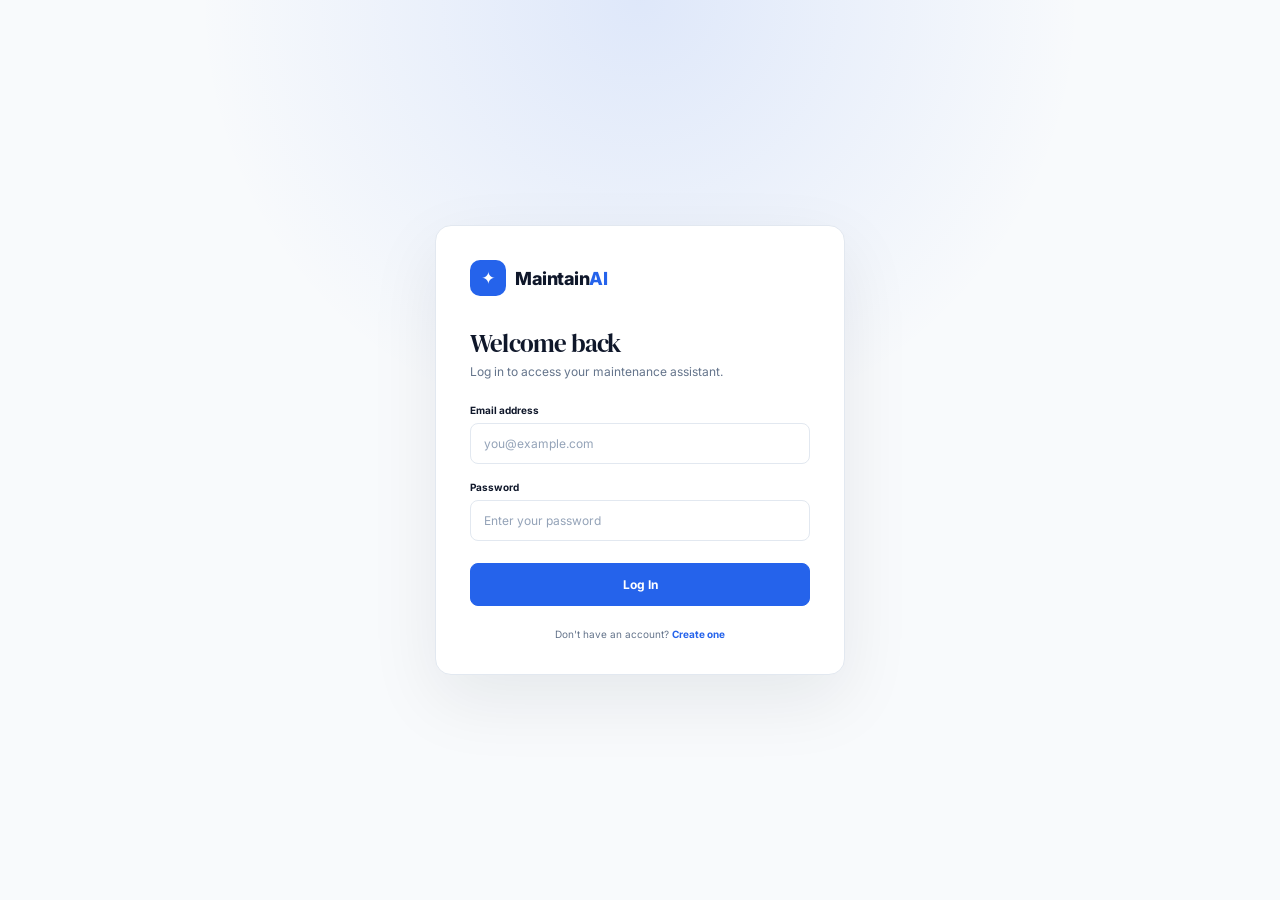
==== commit 2a79e17a: "rebranded the ui" ====
--- a/frontend/dashboard.html
+++ b/frontend/dashboard.html
@@ -27,758 +27,739 @@
 
             <div class="sidebar-brand">
 
-                <div class="brand-mark">⚙</div>
+                <div class="brand-mark">
+                    ✦
+                </div>
+
+                <div>
+                    <div class="brand-name">
+                        Maintain<span>AI</span>
+                    </div>
+
+                    <div class="brand-subtitle">
+                        Maintenance Intelligence
+                    </div>
+                </div>
 
             </div>
 
-            <div>
-                <div class="brand-name">
-                    Maintain<span>AI</span>
-                </div>
-
-                <div class="brand-subtitle">
-                    Maintenance Intelligence
-                </div>
+
+            <div class="sidebar-section">
+
+                <div class="sidebar-label">
+                    WORKSPACE
+                </div>
+
+
+                <button class="nav-item active" data-page="assistant">
+
+                    <span class="nav-icon">✦</span>
+
+                    <span>Assistant</span>
+
+                </button>
+
+
+                <button class="nav-item" data-page="equipment">
+
+                    <span class="nav-icon">◈</span>
+
+                    <span>Equipments</span>
+
+                </button>
+
+
+                <button class="nav-item" data-page="workorders">
+
+                    <span class="nav-icon">▤</span>
+
+                    <span>Work Orders</span>
+
+                </button>
+
+
+                <button class="nav-item" data-page="analytics">
+
+                    <span class="nav-icon">◫</span>
+
+                    <span>Analytics</span>
+
+                </button>
+
             </div>
 
-    </div>
-
-
-    <div class="sidebar-section">
-
-        <div class="sidebar-label">
-            WORKSPACE
-        </div>
-
-
-        <button class="nav-item active" data-page="assistant">
-
-            <span class="nav-icon">✦</span>
-
-            <span>Assistant</span>
-
-        </button>
-
-
-        <button class="nav-item" data-page="equipment">
-
-            <span class="nav-icon">◈</span>
-
-            <span>Equipments</span>
-
-        </button>
-
-
-        <button class="nav-item" data-page="workorders">
-
-            <span class="nav-icon">▤</span>
-
-            <span>Work Orders</span>
-
-        </button>
-
-
-        <div class="chat-history-section">
-
-            <div class="sidebar-history-header">
-                <span>RECENT CHATS</span>
-
-                <button id="newChatButton" title="New chat">
-                    +
+
+            <div class="sidebar-section">
+
+                <div class="sidebar-label">
+                    ASSETS
+                </div>
+
+
+                <button class="asset-nav" data-page="equipment">
+
+                    <span class="asset-status"></span>
+
+                    <span>
+
+                        <strong>BC-01</strong>
+
+                        <small>
+                            Belt Conveyor
+                        </small>
+
+                    </span>
+
                 </button>
+
             </div>
 
-            <div id="conversationList" class="conversation-list">
-                <div class="conversation-loading">
-                    Loading chats...
-                </div>
+
+            <div class="sidebar-bottom">
+
+                <div class="system-status">
+
+                    <span class="status-dot"></span>
+
+                    <div>
+
+                        <strong>
+                            AI System Online
+                        </strong>
+
+                        <small>
+                            Knowledge base active
+                        </small>
+
+                    </div>
+
+                </div>
+
+
+                <div class="user-profile">
+
+                    <div class="user-avatar" id="userAvatar">
+                        U
+                    </div>
+
+
+                    <div class="user-details">
+
+                        <strong id="userName">
+                            User
+                        </strong>
+
+                        <small id="userEmail">
+                            user@example.com
+                        </small>
+
+                    </div>
+
+
+                    <button id="logoutButton" class="logout-button" title="Logout">
+                        ↪
+                    </button>
+
+                </div>
+
             </div>
 
-        </div>
-
-
-        <button class="nav-item" data-page="analytics">
-
-            <span class="nav-icon">◫</span>
-
-            <span>Analytics</span>
-
-        </button>
-
-    </div>
-
-
-    <div class="sidebar-section">
-
-        <div class="sidebar-label">
-            ASSETS
-        </div>
-
-
-        <button class="asset-nav" data-page="equipment">
-
-            <span class="asset-status"></span>
-
-            <span>
-
-                <strong>BC-01</strong>
-
-                <small>
-                    Belt Conveyor
-                </small>
-
-            </span>
-
-        </button>
-
-    </div>
-
-
-    <div class="sidebar-bottom">
-
-        <div class="system-status">
-
-            <span class="status-dot"></span>
-
-            <div>
-
-                <strong>
-                    AI System Online
-                </strong>
-
-                <small>
-                    Knowledge base active
-                </small>
-
-            </div>
-
-        </div>
-
-
-        <div class="user-profile">
-
-            <div class="user-avatar" id="userAvatar">
-                U
-            </div>
-
-
-            <div class="user-details">
-
-                <strong id="userName">
-                    User
-                </strong>
-
-                <small id="userEmail">
-                    user@example.com
-                </small>
-
-            </div>
-
-
-            <button id="logoutButton" class="logout-button" title="Logout">
-                ↪
-            </button>
-
-        </div>
-
-    </div>
-
-    </aside>
-
-
-    <!-- =========================================
+        </aside>
+
+
+        <!-- =========================================
          MAIN
     ========================================== -->
 
-    <main class="dashboard-main">
-
-
-        <!-- =====================================
+        <main class="dashboard-main">
+
+
+            <!-- =====================================
              ASSISTANT
         ====================================== -->
 
-        <section id="assistantPage" class="dashboard-page active-page">
-
-            <header class="page-header">
-
-                <div>
-
-                    <div class="eyebrow">
-                        MAINTENANCE INTELLIGENCE
-                    </div>
-
-                    <h1>
-                        Maintenance Assistant
-                    </h1>
-
-                    <p>
-                        Ask questions, investigate equipment,
-                        troubleshoot failures and plan maintenance.
-                    </p>
-
-                </div>
-
-
-                <div class="header-status">
-
-                    <span class="status-dot"></span>
-
-                    AI Online
-
-                </div>
-
-            </header>
-
-
-            <div class="assistant-shell">
-
-
-                <div id="chatMessages" class="chat-messages">
-
-                    <div class="welcome-message">
-
-                        <div class="welcome-icon">
-                            ✦
-                        </div>
-
-                        <h2>
-                            How can I help?
-                        </h2>
-
-                        <p>
-                            Ask Maintain AI about your equipment,
-                            maintenance procedures, troubleshooting,
-                            spare parts or engineering concepts.
-                        </p>
-
-
-                        <div class="suggestion-grid">
-
-
-                            <button class="suggestion" data-question="What is the BC-01 gearbox item number?">
-
-                                <span>◈</span>
-
-                                <div>
-
-                                    <strong>
-                                        Equipment information
-                                    </strong>
-
-                                    <small>
-                                        Find asset and component details
-                                    </small>
-
-                                </div>
-
+            <section id="assistantPage" class="dashboard-page active-page">
+
+                <header class="page-header">
+
+                    <div>
+
+                        <div class="eyebrow">
+                            MAINTENANCE INTELLIGENCE
+                        </div>
+
+                        <h1>
+                            Maintenance Assistant
+                        </h1>
+
+                        <p>
+                            Ask questions, investigate equipment,
+                            troubleshoot failures and plan maintenance.
+                        </p>
+
+                    </div>
+
+
+                    <div class="header-status">
+
+                        <span class="status-dot"></span>
+
+                        AI Online
+
+                    </div>
+
+                </header>
+
+
+                <div class="assistant-shell">
+
+
+                    <div id="chatMessages" class="chat-messages">
+
+                        <div class="welcome-message">
+
+                            <div class="welcome-icon">
+                                ✦
+                            </div>
+
+                            <h2>
+                                How can I help?
+                            </h2>
+
+                            <p>
+                                Ask Maintain AI about your equipment,
+                                maintenance procedures, troubleshooting,
+                                spare parts or engineering concepts.
+                            </p>
+
+
+                            <div class="suggestion-grid">
+
+
+                                <button class="suggestion" data-question="What is the BC-01 gearbox item number?">
+
+                                    <span>◈</span>
+
+                                    <div>
+
+                                        <strong>
+                                            Equipment information
+                                        </strong>
+
+                                        <small>
+                                            Find asset and component details
+                                        </small>
+
+                                    </div>
+
+                                </button>
+
+
+                                <button class="suggestion"
+                                    data-question="Create a maintenance work order for a noisy BC-01 idler.">
+
+                                    <span>▤</span>
+
+                                    <div>
+
+                                        <strong>
+                                            Create work order
+                                        </strong>
+
+                                        <small>
+                                            Plan a maintenance task
+                                        </small>
+
+                                    </div>
+
+                                </button>
+
+
+                                <button class="suggestion" data-question="Why can a conveyor bearing overheat?">
+
+                                    <span>⚙</span>
+
+                                    <div>
+
+                                        <strong>
+                                            Engineering question
+                                        </strong>
+
+                                        <small>
+                                            Get engineering guidance
+                                        </small>
+
+                                    </div>
+
+                                </button>
+
+
+                            </div>
+
+                        </div>
+
+                    </div>
+
+
+                    <form id="chatForm" class="chat-input-area">
+
+                        <div class="input-wrapper">
+
+                            <textarea id="chatInput" rows="1" placeholder="Ask Maintain AI anything..."></textarea>
+
+
+                            <button type="submit" id="sendButton" class="send-button">
+                                ↑
                             </button>
 
-
-                            <button class="suggestion"
-                                data-question="Create a maintenance work order for a noisy BC-01 idler.">
-
-                                <span>▤</span>
-
-                                <div>
-
-                                    <strong>
-                                        Create work order
-                                    </strong>
-
-                                    <small>
-                                        Plan a maintenance task
-                                    </small>
-
-                                </div>
-
-                            </button>
-
-
-                            <button class="suggestion" data-question="Why can a conveyor bearing overheat?">
-
-                                <span>⚙</span>
-
-                                <div>
-
-                                    <strong>
-                                        Engineering question
-                                    </strong>
-
-                                    <small>
-                                        Get engineering guidance
-                                    </small>
-
-                                </div>
-
-                            </button>
-
-
-                        </div>
-
-                    </div>
-
-                </div>
-
-
-                <form id="chatForm" class="chat-input-area">
-
-                    <div class="input-wrapper">
-
-                        <textarea id="chatInput" rows="1" placeholder="Ask Maintain AI anything..."></textarea>
-
-
-                        <button type="submit" id="sendButton" class="send-button">
-                            ↑
-                        </button>
-
-                    </div>
-
-
-                    <div class="input-footer">
-
-                        <span>
-                            Maintain AI can use organizational
-                            maintenance documents as evidence.
-                        </span>
-
-                        <span>
-                            Enter ↵
-                        </span>
-
-                    </div>
-
-                </form>
-
-            </div>
-
-        </section>
-
-
-        <!-- =====================================
+                        </div>
+
+
+                        <div class="input-footer">
+
+                            <span>
+                                Maintain AI can use organizational
+                                maintenance documents as evidence.
+                            </span>
+
+                            <span>
+                                Enter ↵
+                            </span>
+
+                        </div>
+
+                    </form>
+
+                </div>
+
+            </section>
+
+
+            <!-- =====================================
              EQUIPMENT
         ====================================== -->
 
-        <section id="equipmentPage" class="dashboard-page">
-
-            <header class="page-header">
-
-                <div>
-
-                    <div class="eyebrow">
-                        ASSET INTELLIGENCE
-                    </div>
-
-                    <h1>
-                        Equipment
-                    </h1>
-
-                    <p>
-                        Explore equipment, components and
-                        maintenance knowledge.
-                    </p>
-
-                </div>
-
-            </header>
-
-
-            <div class="equipment-hero">
-
-                <div class="equipment-icon">
-                    ⚙
-                </div>
-
-
-                <div class="equipment-title">
-
-                    <div class="equipment-code">
-                        BC-01
-                    </div>
-
-                    <h2>
-                        Belt Conveyor
-                    </h2>
-
-                    <p>
-                        Material handling equipment
-                    </p>
-
-                </div>
-
-
-                <div class="equipment-status">
-
-                    <span class="status-dot"></span>
-
-                    Active
-
-                </div>
-
-            </div>
-
-
-            <div class="stats-grid">
-
-                <div class="stat-card">
-
-                    <span>
-                        ASSET ID
-                    </span>
-
-                    <strong>
-                        BC-01
-                    </strong>
-
-                </div>
-
-
-                <div class="stat-card">
-
-                    <span>
-                        COMPONENTS
-                    </span>
-
-                    <strong>
-                        9
-                    </strong>
-
-                </div>
-
-
-                <div class="stat-card">
-
-                    <span>
-                        KNOWLEDGE CHUNKS
-                    </span>
-
-                    <strong>
-                        59
-                    </strong>
-
-                </div>
-
-
-                <div class="stat-card">
-
-                    <span>
-                        AI STATUS
-                    </span>
-
-                    <strong class="online-text">
-                        ONLINE
-                    </strong>
-
-                </div>
-
-            </div>
-
-
-            <div class="content-section">
-
-                <div class="section-heading">
+            <section id="equipmentPage" class="dashboard-page">
+
+                <header class="page-header">
 
                     <div>
 
-                        <span class="eyebrow">
-                            ASSET STRUCTURE
+                        <div class="eyebrow">
+                            ASSET INTELLIGENCE
+                        </div>
+
+                        <h1>
+                            Equipment
+                        </h1>
+
+                        <p>
+                            Explore equipment, components and
+                            maintenance knowledge.
+                        </p>
+
+                    </div>
+
+                </header>
+
+
+                <div class="equipment-hero">
+
+                    <div class="equipment-icon">
+                        ⚙
+                    </div>
+
+
+                    <div class="equipment-title">
+
+                        <div class="equipment-code">
+                            BC-01
+                        </div>
+
+                        <h2>
+                            Belt Conveyor
+                        </h2>
+
+                        <p>
+                            Material handling equipment
+                        </p>
+
+                    </div>
+
+
+                    <div class="equipment-status">
+
+                        <span class="status-dot"></span>
+
+                        Active
+
+                    </div>
+
+                </div>
+
+
+                <div class="stats-grid">
+
+                    <div class="stat-card">
+
+                        <span>
+                            ASSET ID
                         </span>
 
-                        <h2>
-                            Components
-                        </h2>
-
-                    </div>
-
-                </div>
-
-
-                <div class="component-grid">
-
-
-                    <div class="component-card">
-                        <span>01</span>
-                        <strong>Belt</strong>
-                        <small>Conveyor belt</small>
-                    </div>
-
-
-                    <div class="component-card">
-                        <span>02</span>
-                        <strong>Drive Motor</strong>
-                        <small>Electric motor</small>
-                    </div>
-
-
-                    <div class="component-card">
-                        <span>03</span>
-                        <strong>Gearbox</strong>
-                        <small>Drive gearbox</small>
-                    </div>
-
-
-                    <div class="component-card">
-                        <span>04</span>
-                        <strong>Pulleys</strong>
-                        <small>Drive & tail</small>
-                    </div>
-
-
-                    <div class="component-card">
-                        <span>05</span>
-                        <strong>Idlers</strong>
-                        <small>Carrying rollers</small>
-                    </div>
-
-
-                    <div class="component-card">
-                        <span>06</span>
-                        <strong>Bearings</strong>
-                        <small>Rotating support</small>
-                    </div>
-
-
-                    <div class="component-card">
-                        <span>07</span>
-                        <strong>Scraper</strong>
-                        <small>Belt cleaning</small>
-                    </div>
-
-
-                    <div class="component-card">
-                        <span>08</span>
-                        <strong>Take-up</strong>
-                        <small>Belt tension</small>
-                    </div>
-
-
-                    <div class="component-card">
-                        <span>09</span>
-                        <strong>Safety</strong>
-                        <small>Safety equipment</small>
-                    </div>
-
-                </div>
-
-            </div>
-
-
-            <div class="equipment-action">
-
-                <div>
-
-                    <strong>
-                        Need maintenance information?
-                    </strong>
-
-                    <p>
-                        Ask the AI assistant about BC-01.
-                    </p>
-
-                </div>
-
-
-                <button onclick="openAssistantWithQuestion('Show me the maintenance information for BC-01.')"
-                    class="primary-button">
-                    Ask Maintain AI →
-                </button>
-
-            </div>
-
-        </section>
-
-
-        <!-- =====================================
+                        <strong>
+                            BC-01
+                        </strong>
+
+                    </div>
+
+
+                    <div class="stat-card">
+
+                        <span>
+                            COMPONENTS
+                        </span>
+
+                        <strong>
+                            9
+                        </strong>
+
+                    </div>
+
+
+                    <div class="stat-card">
+
+                        <span>
+                            KNOWLEDGE CHUNKS
+                        </span>
+
+                        <strong>
+                            59
+                        </strong>
+
+                    </div>
+
+
+                    <div class="stat-card">
+
+                        <span>
+                            AI STATUS
+                        </span>
+
+                        <strong class="online-text">
+                            ONLINE
+                        </strong>
+
+                    </div>
+
+                </div>
+
+
+                <div class="content-section">
+
+                    <div class="section-heading">
+
+                        <div>
+
+                            <span class="eyebrow">
+                                ASSET STRUCTURE
+                            </span>
+
+                            <h2>
+                                Components
+                            </h2>
+
+                        </div>
+
+                    </div>
+
+
+                    <div class="component-grid">
+
+
+                        <div class="component-card">
+                            <span>01</span>
+                            <strong>Belt</strong>
+                            <small>Conveyor belt</small>
+                        </div>
+
+
+                        <div class="component-card">
+                            <span>02</span>
+                            <strong>Drive Motor</strong>
+                            <small>Electric motor</small>
+                        </div>
+
+
+                        <div class="component-card">
+                            <span>03</span>
+                            <strong>Gearbox</strong>
+                            <small>Drive gearbox</small>
+                        </div>
+
+
+                        <div class="component-card">
+                            <span>04</span>
+                            <strong>Pulleys</strong>
+                            <small>Drive & tail</small>
+                        </div>
+
+
+                        <div class="component-card">
+                            <span>05</span>
+                            <strong>Idlers</strong>
+                            <small>Carrying rollers</small>
+                        </div>
+
+
+                        <div class="component-card">
+                            <span>06</span>
+                            <strong>Bearings</strong>
+                            <small>Rotating support</small>
+                        </div>
+
+
+                        <div class="component-card">
+                            <span>07</span>
+                            <strong>Scraper</strong>
+                            <small>Belt cleaning</small>
+                        </div>
+
+
+                        <div class="component-card">
+                            <span>08</span>
+                            <strong>Take-up</strong>
+                            <small>Belt tension</small>
+                        </div>
+
+
+                        <div class="component-card">
+                            <span>09</span>
+                            <strong>Safety</strong>
+                            <small>Safety equipment</small>
+                        </div>
+
+                    </div>
+
+                </div>
+
+
+                <div class="equipment-action">
+
+                    <div>
+
+                        <strong>
+                            Need maintenance information?
+                        </strong>
+
+                        <p>
+                            Ask the AI assistant about BC-01.
+                        </p>
+
+                    </div>
+
+
+                    <button onclick="openAssistantWithQuestion('Show me the maintenance information for BC-01.')"
+                        class="primary-button">
+                        Ask Maintain AI →
+                    </button>
+
+                </div>
+
+            </section>
+
+
+            <!-- =====================================
              WORK ORDERS
         ====================================== -->
 
-        <section id="workordersPage" class="dashboard-page">
-
-            <header class="page-header">
-
-                <div>
-
-                    <div class="eyebrow">
-                        MAINTENANCE PLANNING
-                    </div>
-
-                    <h1>
-                        Work Orders
-                    </h1>
+            <section id="workordersPage" class="dashboard-page">
+
+                <header class="page-header">
+
+                    <div>
+
+                        <div class="eyebrow">
+                            MAINTENANCE PLANNING
+                        </div>
+
+                        <h1>
+                            Work Orders
+                        </h1>
+
+                        <p>
+                            Generate maintenance work-order
+                            recommendations with AI.
+                        </p>
+
+                    </div>
+
+
+                    <button class="primary-button"
+                        onclick="openAssistantWithQuestion('Create a maintenance work order for BC-01.')">
+                        + Create Work Order
+                    </button>
+
+                </header>
+
+
+                <div class="workorder-empty">
+
+                    <div class="empty-icon">
+                        ▤
+                    </div>
+
+                    <h2>
+                        No work orders yet
+                    </h2>
 
                     <p>
-                        Generate maintenance work-order
-                        recommendations with AI.
+                        Generate a maintenance work order from
+                        the AI assistant and it will appear here.
                     </p>
 
-                </div>
-
-
-                <button class="primary-button"
-                    onclick="openAssistantWithQuestion('Create a maintenance work order for BC-01.')">
-                    + Create Work Order
-                </button>
-
-            </header>
-
-
-            <div class="workorder-empty">
-
-                <div class="empty-icon">
-                    ▤
-                </div>
-
-                <h2>
-                    No work orders yet
-                </h2>
-
-                <p>
-                    Generate a maintenance work order from
-                    the AI assistant and it will appear here.
-                </p>
-
-
-                <button class="secondary-button" onclick="openAssistant()">
-                    Open Assistant
-                </button>
-
-            </div>
-
-        </section>
-
-
-        <!-- =====================================
+
+                    <button class="secondary-button" onclick="openAssistant()">
+                        Open Assistant
+                    </button>
+
+                </div>
+
+            </section>
+
+
+            <!-- =====================================
              ANALYTICS
         ====================================== -->
 
-        <section id="analyticsPage" class="dashboard-page">
-
-            <header class="page-header">
-
-                <div>
-
-                    <div class="eyebrow">
-                        MAINTENANCE ANALYTICS
-                    </div>
-
-                    <h1>
-                        Analytics
-                    </h1>
-
-                    <p>
-                        Operational intelligence powered by
-                        your maintenance data.
-                    </p>
-
-                </div>
-
-            </header>
-
-
-            <div class="analytics-grid">
-
-
-                <div class="analytics-card">
-
-                    <span class="analytics-icon">
-                        ◈
-                    </span>
-
-                    <small>
-                        EQUIPMENT
-                    </small>
-
-                    <strong>
-                        1
-                    </strong>
-
-                    <p>
-                        Connected assets
-                    </p>
-
-                </div>
-
-
-                <div class="analytics-card">
-
-                    <span class="analytics-icon">
-                        ▤
-                    </span>
-
-                    <small>
-                        KNOWLEDGE BASE
-                    </small>
-
-                    <strong>
-                        59
-                    </strong>
-
-                    <p>
-                        Indexed knowledge chunks
-                    </p>
-
-                </div>
-
-
-                <div class="analytics-card">
-
-                    <span class="analytics-icon">
-                        ✦
-                    </span>
-
-                    <small>
-                        AI ASSISTANT
-                    </small>
-
-                    <strong>
-                        Online
-                    </strong>
-
-                    <p>
-                        RAG system operational
-                    </p>
-
-                </div>
-
-            </div>
-
-
-            <div class="analytics-placeholder">
-
-                <div class="placeholder-icon">
-                    ◫
-                </div>
-
-                <div>
-
-                    <h2>
-                        Operational analytics coming next
-                    </h2>
-
-                    <p>
-                        Connect Maintain AI to your CMMS,
-                        maintenance database or data warehouse
-                        to unlock real operational intelligence.
-                    </p>
-
-
-                    <div class="future-metrics">
-
-                        <span>MTBF</span>
-                        <span>MTTR</span>
-                        <span>Failure Trends</span>
-                        <span>Downtime</span>
-                        <span>Maintenance Cost</span>
-                        <span>Recurring Failures</span>
-
-                    </div>
-
-                </div>
-
-            </div>
-
-        </section>
-
-    </main>
+            <section id="analyticsPage" class="dashboard-page">
+
+                <header class="page-header">
+
+                    <div>
+
+                        <div class="eyebrow">
+                            MAINTENANCE ANALYTICS
+                        </div>
+
+                        <h1>
+                            Analytics
+                        </h1>
+
+                        <p>
+                            Operational intelligence powered by
+                            your maintenance data.
+                        </p>
+
+                    </div>
+
+                </header>
+
+
+                <div class="analytics-grid">
+
+
+                    <div class="analytics-card">
+
+                        <span class="analytics-icon">
+                            ◈
+                        </span>
+
+                        <small>
+                            EQUIPMENT
+                        </small>
+
+                        <strong>
+                            1
+                        </strong>
+
+                        <p>
+                            Connected assets
+                        </p>
+
+                    </div>
+
+
+                    <div class="analytics-card">
+
+                        <span class="analytics-icon">
+                            ▤
+                        </span>
+
+                        <small>
+                            KNOWLEDGE BASE
+                        </small>
+
+                        <strong>
+                            59
+                        </strong>
+
+                        <p>
+                            Indexed knowledge chunks
+                        </p>
+
+                    </div>
+
+
+                    <div class="analytics-card">
+
+                        <span class="analytics-icon">
+                            ✦
+                        </span>
+
+                        <small>
+                            AI ASSISTANT
+                        </small>
+
+                        <strong>
+                            Online
+                        </strong>
+
+                        <p>
+                            RAG system operational
+                        </p>
+
+                    </div>
+
+                </div>
+
+
+                <div class="analytics-placeholder">
+
+                    <div class="placeholder-icon">
+                        ◫
+                    </div>
+
+                    <div>
+
+                        <h2>
+                            Operational analytics coming next
+                        </h2>
+
+                        <p>
+                            Connect Maintain AI to your CMMS,
+                            maintenance database or data warehouse
+                            to unlock real operational intelligence.
+                        </p>
+
+
+                        <div class="future-metrics">
+
+                            <span>MTBF</span>
+                            <span>MTTR</span>
+                            <span>Failure Trends</span>
+                            <span>Downtime</span>
+                            <span>Maintenance Cost</span>
+                            <span>Recurring Failures</span>
+
+                        </div>
+
+                    </div>
+
+                </div>
+
+            </section>
+
+        </main>
 
     </div>
 
--- a/frontend/dashboard.css
+++ b/frontend/dashboard.css
@@ -1,43 +1,28 @@
+@import url('https://fonts.googleapis.com/css2?family=Inter:wght@400;500;600;700;800&display=swap');
+
 :root {
-    --background: #f4f6f8;
+    --blue: #2563eb;
+    --blue-dark: #1d4ed8;
+    --blue-light: #eff6ff;
+    --blue-soft: #dbeafe;
+
+    --bg: #f8fafc;
     --surface: #ffffff;
-    --surface-soft: #f0f3f6;
-    --surface-blue: #e8eef3;
-
-    --sidebar: #34495e;
-    --sidebar-dark: #2c3e50;
-    --sidebar-hover: #40566b;
-    --sidebar-active: #46647b;
-
-    --border: #d7dee5;
-    --border-light: #e3e8ed;
-
-    --text: #172536;
-    --text-secondary: #526476;
-    --muted: #718090;
-    --muted-light: #8996a3;
-
-    --primary: #1677b8;
-    --primary-dark: #0f6097;
-    --primary-soft: #e5f1f8;
-
-    --success: #278957;
-    --success-soft: #e7f5ed;
-
-    --warning: #c98727;
-    --warning-soft: #fbf2df;
-
-    --danger: #c94b4b;
-
-    --white: #ffffff;
+    --surface-2: #f8fafc;
+    --surface-3: #eff6ff;
+
+    --border: #e2e8f0;
+    --border-blue: #bfdbfe;
+
+    --text: #0f172a;
+    --muted: #64748b;
+    --muted-2: #94a3b8;
+
+    --success: #22c55e;
+    --danger: #ef4444;
 
     --sidebar-width: 250px;
 }
-
-
-/* ==================================================
-   RESET
-================================================== */
 
 * {
     box-sizing: border-box;
@@ -46,7 +31,6 @@
 html,
 body {
     margin: 0;
-    padding: 0;
     min-height: 100%;
 
     font-family:
@@ -58,35 +42,25 @@
         "Segoe UI",
         sans-serif;
 
-    background: var(--background);
+    background: var(--bg);
     color: var(--text);
 }
 
-body {
-    overflow-x: hidden;
-}
-
 button,
-textarea,
-input {
+textarea {
     font: inherit;
 }
 
-
-/* ==================================================
-   LAYOUT
-================================================== */
+button {
+    cursor: pointer;
+}
+
+/* ================= LAYOUT ================= */
 
 .dashboard-layout {
     min-height: 100vh;
-    display: flex;
-    background: var(--background);
-}
-
-
-/* ==================================================
-   SIDEBAR
-================================================== */
+    background: #f8fafc;
+}
 
 .sidebar {
     position: fixed;
@@ -97,92 +71,74 @@
 
     width: var(--sidebar-width);
 
-    padding: 20px 14px 16px;
+    padding: 24px 15px;
 
     display: flex;
     flex-direction: column;
 
-    background: var(--sidebar);
-
-    color: #ffffff;
+    border-right: 1px solid var(--border);
+
+    background: white;
 
     z-index: 20;
-
-    border-right: 1px solid #293b4c;
-}
-
-
-/* BRAND */
+}
 
 .sidebar-brand {
     display: flex;
     align-items: center;
-    gap: 11px;
-
-    padding: 4px 10px 27px;
-
-    border-bottom: 1px solid rgba(255, 255, 255, 0.10);
+
+    gap: 10px;
+
+    padding: 3px 9px 30px;
 }
 
 .brand-mark {
-    width: 40px;
-    height: 40px;
-    display: flex;
-    align-items: center;
-    justify-content: center;
-    border-radius: 8px;
-    background: #e8eef5;
-    color: #24527a;
-    font-size: 22px;
+    width: 37px;
+    height: 37px;
+
+    display: grid;
+    place-items: center;
+
+    border-radius: 10px;
+
+    background: var(--blue);
+    color: white;
+
+    font-weight: 800;
 }
 
 .brand-name {
-    color: #ffffff;
-
-    font-size: 17px;
-    font-weight: 750;
-
-    letter-spacing: -0.3px;
+    font-size: 16px;
+    font-weight: 800;
 }
 
 .brand-name span {
-    color: #9fc9e4;
+    color: var(--blue);
 }
 
 .brand-subtitle {
-    margin-top: 2px;
-
-    color: #aebdca;
+    margin-top: 3px;
+
+    color: var(--muted-2);
 
     font-size: 8px;
-    font-weight: 500;
-
     letter-spacing: 1px;
-
     text-transform: uppercase;
 }
 
-
-/* SIDEBAR SECTIONS */
-
 .sidebar-section {
-    margin-top: 25px;
-    margin-bottom: 22px;
+    margin-bottom: 25px;
 }
 
 .sidebar-label {
     padding: 0 10px 9px;
 
-    color: #aebdca;
+    color: var(--muted-2);
 
     font-size: 8px;
-    font-weight: 700;
-
-    letter-spacing: 1.3px;
-}
-
-
-/* NAV ITEMS */
+    font-weight: 800;
+    letter-spacing: 1.4px;
+}
 
 .nav-item,
 .asset-nav {
@@ -192,86 +148,66 @@
 
     background: transparent;
 
-    color: #d2dbe2;
-
-    cursor: pointer;
+    color: var(--muted);
 
     text-align: left;
 }
 
 .nav-item {
-    height: 40px;
+    height: 42px;
 
     display: flex;
     align-items: center;
 
-    gap: 11px;
+    gap: 12px;
 
     padding: 0 11px;
 
-    margin: 2px 0;
-
-    border-radius: 4px;
-
-    font-size: 12px;
+    margin: 3px 0;
+
+    border-radius: 8px;
+
+    font-size: 11px;
     font-weight: 600;
 
-    transition:
-        background 0.15s,
-        color 0.15s;
+    transition: 0.2s;
 }
 
 .nav-item:hover {
-    background: var(--sidebar-hover);
-    color: #ffffff;
+    background: var(--surface-2);
+    color: var(--text);
 }
 
 .nav-item.active {
-    background: var(--sidebar-active);
-    color: #ffffff;
-
-    box-shadow:
-        inset 3px 0 0 #8fc4df;
+    background: var(--blue-light);
+    color: var(--blue);
 }
 
 .nav-icon {
     width: 18px;
-
-    color: #b8c9d6;
-
     text-align: center;
-
-    font-size: 14px;
-}
-
-.nav-item.active .nav-icon {
-    color: #ffffff;
-}
-
-
-/* ASSETS */
+    font-size: 15px;
+}
 
 .asset-nav {
     display: flex;
     align-items: center;
 
-    gap: 10px;
-
-    padding: 9px 10px;
-
-    border-radius: 4px;
-
-    transition: background 0.15s;
+    gap: 11px;
+
+    padding: 10px;
+
+    border-radius: 8px;
 }
 
 .asset-nav:hover {
-    background: var(--sidebar-hover);
+    background: var(--surface-2);
 }
 
 .asset-nav strong {
     display: block;
 
-    color: #ffffff;
+    color: var(--text);
 
     font-size: 11px;
 }
@@ -281,12 +217,12 @@
 
     margin-top: 2px;
 
-    color: #b1c0cc;
-
+    color: var(--muted-2);
     font-size: 9px;
 }
 
-.asset-status {
+.asset-status,
+.status-dot {
     width: 7px;
     height: 7px;
 
@@ -294,125 +230,10 @@
 
     border-radius: 50%;
 
-    background: #68c58d;
-}
-
-
-/* ==================================================
-   CHAT HISTORY
-================================================== */
-
-.chat-history-section {
-    margin-top: 15px;
-    margin-bottom: 15px;
-}
-
-.sidebar-history-header {
-    display: flex;
-    align-items: center;
-    justify-content: space-between;
-
-    padding: 0 10px 7px;
-
-    color: #aebdca;
-
-    font-size: 8px;
-    font-weight: 700;
-
-    letter-spacing: 1.2px;
-}
-
-.sidebar-history-header button {
-    width: 21px;
-    height: 21px;
-
-    border: 1px solid rgba(255, 255, 255, 0.16);
-
-    border-radius: 4px;
-
-    background: rgba(255, 255, 255, 0.06);
-
-    color: #d4dee5;
-
-    cursor: pointer;
-
-    font-size: 14px;
-}
-
-.sidebar-history-header button:hover {
-    background: rgba(255, 255, 255, 0.12);
-    color: #ffffff;
-}
-
-.conversation-list {
-    max-height: 170px;
-    overflow-y: auto;
-}
-
-.conversation-item {
-    display: flex;
-    align-items: center;
-
-    gap: 8px;
-
-    width: 100%;
-
-    padding: 7px 10px;
-
-    margin-bottom: 1px;
-
-    border: 0;
-
-    border-radius: 4px;
-
-    background: transparent;
-
-    color: #bcc9d3;
-
-    cursor: pointer;
-
-    text-align: left;
-
-    font-size: 9px;
-}
-
-.conversation-item:hover {
-    background: var(--sidebar-hover);
-    color: #ffffff;
-}
-
-.conversation-item.active {
-    background: var(--sidebar-active);
-    color: #ffffff;
-}
-
-.conversation-icon {
-    flex-shrink: 0;
-
-    color: #9eb0be;
-}
-
-.conversation-title {
-    overflow: hidden;
-
-    white-space: nowrap;
-
-    text-overflow: ellipsis;
-}
-
-.conversation-loading,
-.conversation-empty {
-    padding: 7px 10px;
-
-    color: #9eafbc;
-
-    font-size: 8px;
-}
-
-
-/* ==================================================
-   SIDEBAR BOTTOM
-================================================== */
+    background: var(--success);
+
+    box-shadow: 0 0 0 4px rgba(34, 197, 94, 0.10);
+}
 
 .sidebar-bottom {
     margin-top: auto;
@@ -422,44 +243,30 @@
     display: flex;
     align-items: center;
 
-    gap: 9px;
-
-    padding: 10px;
-
-    margin-bottom: 10px;
-
-    border: 1px solid rgba(255, 255, 255, 0.11);
-
-    border-radius: 4px;
-
-    background: rgba(0, 0, 0, 0.10);
-}
-
-.system-status .status-dot {
-    width: 7px;
-    height: 7px;
-
-    flex-shrink: 0;
-
-    border-radius: 50%;
-
-    background: #68c58d;
+    gap: 10px;
+
+    padding: 12px;
+
+    margin-bottom: 12px;
+
+    border: 1px solid var(--border);
+
+    border-radius: 9px;
+
+    background: var(--surface-2);
 }
 
 .system-status strong {
     display: block;
-
-    color: #ffffff;
-
     font-size: 9px;
 }
 
 .system-status small {
     display: block;
 
-    margin-top: 2px;
-
-    color: #aebdca;
+    margin-top: 3px;
+
+    color: var(--muted-2);
 
     font-size: 8px;
 }
@@ -468,30 +275,27 @@
     display: flex;
     align-items: center;
 
-    gap: 8px;
-
-    padding: 10px 7px 2px;
-
-    border-top: 1px solid rgba(255, 255, 255, 0.10);
+    gap: 9px;
+
+    padding: 12px 8px 0;
+
+    border-top: 1px solid var(--border);
 }
 
 .user-avatar {
-    width: 30px;
-    height: 30px;
+    width: 31px;
+    height: 31px;
 
     display: grid;
     place-items: center;
 
-    flex-shrink: 0;
-
-    border-radius: 4px;
-
-    background: #60788c;
-
-    color: #ffffff;
+    border-radius: 50%;
+
+    background: var(--blue-light);
+    color: var(--blue);
 
     font-size: 11px;
-    font-weight: 700;
+    font-weight: 800;
 }
 
 .user-details {
@@ -499,54 +303,43 @@
     flex: 1;
 }
 
-.user-details strong {
+.user-details strong,
+.user-details small {
     display: block;
 
     overflow: hidden;
-
-    color: #ffffff;
-
-    font-size: 10px;
 
     white-space: nowrap;
     text-overflow: ellipsis;
 }
 
+.user-details strong {
+    color: var(--text);
+    font-size: 10px;
+}
+
 .user-details small {
-    display: block;
-
-    overflow: hidden;
-
     margin-top: 2px;
 
-    color: #aebdca;
+    color: var(--muted-2);
 
     font-size: 8px;
-
-    white-space: nowrap;
-    text-overflow: ellipsis;
 }
 
 .logout-button {
     border: 0;
-
     background: transparent;
 
-    color: #aebdca;
-
-    cursor: pointer;
-
-    font-size: 15px;
+    color: var(--muted-2);
+
+    font-size: 17px;
 }
 
 .logout-button:hover {
-    color: #ffffff;
-}
-
-
-/* ==================================================
-   MAIN
-================================================== */
+    color: var(--danger);
+}
+
+/* ================= MAIN ================= */
 
 .dashboard-main {
     width: calc(100% - var(--sidebar-width));
@@ -555,878 +348,729 @@
 
     margin-left: var(--sidebar-width);
 
-    padding: 32px 42px 60px;
-
-    background: var(--background);
+    padding: 42px 5vw 70px;
 }
 
 .dashboard-page {
     display: none;
 
-    max-width: 1240px;
-
-    margin: 0 auto;
+    max-width: 1200px;
+
+    margin: auto;
 }
 
 .dashboard-page.active-page {
     display: block;
 }
 
-
-/* ==================================================
-   PAGE HEADER
-================================================== */
+/* ================= HEADER ================= */
 
 .page-header {
     display: flex;
     align-items: flex-start;
     justify-content: space-between;
 
-    gap: 25px;
-
-    margin-bottom: 25px;
-
-    padding-bottom: 20px;
-
-    border-bottom: 1px solid var(--border);
+    gap: 30px;
+
+    margin-bottom: 28px;
 }
 
 .eyebrow {
-    margin-bottom: 7px;
-
-    color: var(--primary);
+    margin-bottom: 8px;
+
+    color: var(--blue);
 
     font-size: 8px;
     font-weight: 800;
 
-    letter-spacing: 1.4px;
+    letter-spacing: 1.5px;
 }
 
 .page-header h1 {
     margin: 0;
 
+    font-size: clamp(25px, 3vw, 34px);
+
+    letter-spacing: -1.2px;
+}
+
+.page-header p {
+    max-width: 620px;
+
+    margin: 8px 0 0;
+
+    color: var(--muted);
+
+    font-size: 12px;
+    line-height: 1.6;
+}
+
+.header-status {
+    display: flex;
+    align-items: center;
+
+    gap: 9px;
+
+    padding: 8px 12px;
+
+    border: 1px solid var(--border);
+
+    border-radius: 999px;
+
+    color: var(--muted);
+
+    background: white;
+
+    font-size: 9px;
+}
+
+/* ================= ASSISTANT ================= */
+
+.assistant-shell {
+    min-height: 600px;
+
+    display: flex;
+    flex-direction: column;
+
+    overflow: hidden;
+
+    border: 1px solid var(--border);
+    border-radius: 15px;
+
+    background: white;
+
+    box-shadow: 0 15px 45px rgba(15, 23, 42, 0.05);
+}
+
+.chat-messages {
+    flex: 1;
+
+    min-height: 490px;
+    max-height: 62vh;
+
+    overflow-y: auto;
+
+    padding: 45px 7%;
+}
+
+.welcome-message {
+    max-width: 700px;
+
+    margin: auto;
+
+    text-align: center;
+}
+
+.welcome-icon {
+    width: 47px;
+    height: 47px;
+
+    display: grid;
+    place-items: center;
+
+    margin: 0 auto 18px;
+
+    border: 1px solid var(--border-blue);
+
+    border-radius: 13px;
+
+    background: var(--blue-light);
+    color: var(--blue);
+
+    font-size: 20px;
+}
+
+.welcome-message h2 {
+    margin: 0;
+
+    font-size: 25px;
+    letter-spacing: -0.7px;
+}
+
+.welcome-message > p {
+    max-width: 590px;
+
+    margin: 10px auto 30px;
+
+    color: var(--muted);
+
+    font-size: 12px;
+    line-height: 1.7;
+}
+
+.suggestion-grid {
+    display: grid;
+    grid-template-columns: repeat(3, 1fr);
+
+    gap: 10px;
+
+    text-align: left;
+}
+
+.suggestion {
+    display: flex;
+    align-items: flex-start;
+
+    gap: 11px;
+
+    min-height: 88px;
+
+    padding: 14px;
+
+    border: 1px solid var(--border);
+    border-radius: 10px;
+
+    background: white;
     color: var(--text);
 
-    font-size: 28px;
-
-    font-weight: 650;
-
-    letter-spacing: -0.8px;
-}
-
-.page-header p {
-    max-width: 650px;
-
-    margin: 6px 0 0;
-
-    color: var(--text-secondary);
+    text-align: left;
+
+    transition: 0.2s;
+}
+
+.suggestion:hover {
+    transform: translateY(-2px);
+
+    border-color: var(--border-blue);
+
+    background: var(--blue-light);
+}
+
+.suggestion > span {
+    color: var(--blue);
+    font-size: 16px;
+}
+
+.suggestion strong {
+    display: block;
+    font-size: 10px;
+}
+
+.suggestion small {
+    display: block;
+
+    margin-top: 5px;
+
+    color: var(--muted-2);
+
+    font-size: 8px;
+    line-height: 1.4;
+}
+
+.chat-message {
+    display: flex;
+    margin-bottom: 20px;
+}
+
+.chat-message.user {
+    justify-content: flex-end;
+}
+
+.chat-message-content {
+    max-width: 75%;
+
+    padding: 13px 16px;
+
+    border-radius: 12px;
 
     font-size: 12px;
-}
-
-.header-status {
+    line-height: 1.65;
+}
+
+.chat-message.user .chat-message-content {
+    background: var(--blue);
+    color: white;
+
+    border-bottom-right-radius: 3px;
+}
+
+.chat-message.ai .chat-message-content {
+    border: 1px solid var(--border);
+
+    background: var(--surface-2);
+
+    border-bottom-left-radius: 3px;
+}
+
+.ai-message-label {
+    margin-bottom: 8px;
+
+    color: var(--blue);
+
+    font-size: 8px;
+    font-weight: 800;
+    letter-spacing: 1px;
+}
+
+.chat-input-area {
+    padding: 15px 20px 12px;
+
+    border-top: 1px solid var(--border);
+
+    background: white;
+}
+
+.input-wrapper {
+    display: flex;
+    align-items: flex-end;
+
+    gap: 10px;
+
+    padding: 6px 6px 6px 14px;
+
+    border: 1px solid var(--border);
+
+    border-radius: 10px;
+
+    background: var(--surface-2);
+}
+
+.input-wrapper:focus-within {
+    border-color: var(--border-blue);
+
+    box-shadow: 0 0 0 3px rgba(37, 99, 235, 0.07);
+}
+
+.input-wrapper textarea {
+    flex: 1;
+
+    min-height: 40px;
+    max-height: 130px;
+
+    padding: 10px 0;
+
+    resize: none;
+
+    border: 0;
+    outline: 0;
+
+    background: transparent;
+    color: var(--text);
+
+    font-size: 12px;
+}
+
+.input-wrapper textarea::placeholder {
+    color: var(--muted-2);
+}
+
+.send-button {
+    width: 38px;
+    height: 38px;
+
+    flex-shrink: 0;
+
+    border: 0;
+    border-radius: 8px;
+
+    background: var(--blue);
+    color: white;
+
+    font-size: 19px;
+    font-weight: 900;
+
+    transition: 0.2s;
+}
+
+.send-button:hover {
+    background: var(--blue-dark);
+    transform: translateY(-1px);
+}
+
+.send-button:disabled {
+    opacity: 0.5;
+}
+
+.input-footer {
+    display: flex;
+    justify-content: space-between;
+
+    padding: 8px 3px 0;
+
+    color: var(--muted-2);
+
+    font-size: 8px;
+}
+
+/* ================= BUTTONS ================= */
+
+.primary-button,
+.secondary-button {
+    border-radius: 8px;
+
+    padding: 10px 14px;
+
+    cursor: pointer;
+
+    font-size: 10px;
+    font-weight: 700;
+}
+
+.primary-button {
+    border: 1px solid var(--blue);
+
+    background: var(--blue);
+    color: white;
+}
+
+.primary-button:hover {
+    background: var(--blue-dark);
+}
+
+.secondary-button {
+    border: 1px solid var(--border);
+
+    background: white;
+    color: var(--text);
+}
+
+.secondary-button:hover {
+    border-color: var(--border-blue);
+    background: var(--blue-light);
+}
+
+/* ================= EQUIPMENT ================= */
+
+.equipment-hero {
     display: flex;
     align-items: center;
 
-    gap: 7px;
+    gap: 18px;
+
+    padding: 23px;
+    margin-bottom: 18px;
+
+    border: 1px solid var(--border);
+    border-radius: 13px;
+
+    background: white;
+}
+
+.equipment-icon {
+    width: 53px;
+    height: 53px;
+
+    display: grid;
+    place-items: center;
+
+    border-radius: 12px;
+
+    background: var(--blue-light);
+    color: var(--blue);
+
+    font-size: 24px;
+}
+
+.equipment-title {
+    flex: 1;
+}
+
+.equipment-code {
+    color: var(--blue);
+
+    font-size: 8px;
+    font-weight: 800;
+
+    letter-spacing: 1.4px;
+}
+
+.equipment-title h2 {
+    margin: 4px 0 2px;
+    font-size: 21px;
+}
+
+.equipment-title p {
+    margin: 0;
+
+    color: var(--muted-2);
+    font-size: 10px;
+}
+
+.equipment-status {
+    display: flex;
+    align-items: center;
+
+    gap: 9px;
 
     padding: 7px 11px;
 
-    border: 1px solid #cfe0d6;
-
-    border-radius: 4px;
-
-    background: var(--success-soft);
-
-    color: var(--success);
+    border: 1px solid #bbf7d0;
+    border-radius: 999px;
+
+    color: #16a34a;
 
     font-size: 9px;
     font-weight: 700;
 }
 
-.header-status .status-dot {
-    width: 6px;
-    height: 6px;
-
-    border-radius: 50%;
-
-    background: var(--success);
-}
-
-
-/* ==================================================
-   ASSISTANT
-================================================== */
-
-.assistant-shell {
-    min-height: 600px;
+.stats-grid {
+    display: grid;
+    grid-template-columns: repeat(4, 1fr);
+
+    gap: 10px;
+
+    margin-bottom: 35px;
+}
+
+.stat-card {
+    padding: 18px;
+
+    border: 1px solid var(--border);
+    border-radius: 11px;
+
+    background: white;
+}
+
+.stat-card span {
+    display: block;
+
+    color: var(--muted-2);
+
+    font-size: 7px;
+    font-weight: 800;
+    letter-spacing: 1px;
+}
+
+.stat-card strong {
+    display: block;
+
+    margin-top: 8px;
+
+    font-size: 18px;
+}
+
+.online-text {
+    color: var(--blue);
+}
+
+.content-section {
+    margin-bottom: 25px;
+}
+
+.section-heading h2 {
+    margin: 0;
+    font-size: 21px;
+}
+
+.component-grid {
+    display: grid;
+    grid-template-columns: repeat(3, 1fr);
+
+    gap: 9px;
+}
+
+.component-card {
+    padding: 16px;
+
+    border: 1px solid var(--border);
+    border-radius: 10px;
+
+    background: white;
+
+    transition: 0.2s;
+}
+
+.component-card:hover {
+    transform: translateY(-2px);
+
+    border-color: var(--border-blue);
+}
+
+.component-card > span {
+    color: var(--muted-2);
+    font-size: 8px;
+}
+
+.component-card strong {
+    display: block;
+
+    margin-top: 8px;
+
+    font-size: 12px;
+}
+
+.component-card small {
+    display: block;
+
+    margin-top: 4px;
+
+    color: var(--muted-2);
+
+    font-size: 9px;
+}
+
+.equipment-action {
+    display: flex;
+    align-items: center;
+    justify-content: space-between;
+
+    gap: 20px;
+
+    padding: 20px;
+
+    border: 1px solid var(--border-blue);
+    border-radius: 12px;
+
+    background: var(--blue-light);
+}
+
+.equipment-action strong {
+    font-size: 12px;
+}
+
+.equipment-action p {
+    margin: 5px 0 0;
+
+    color: var(--muted);
+
+    font-size: 10px;
+}
+
+/* ================= WORK ORDERS ================= */
+
+.workorder-empty {
+    min-height: 430px;
 
     display: flex;
     flex-direction: column;
 
-    overflow: hidden;
-
-    border: 1px solid var(--border);
-
-    border-radius: 5px;
-
-    background: var(--surface);
-
-    box-shadow:
-        0 4px 18px rgba(35, 55, 75, 0.05);
-}
-
-.chat-messages {
-    flex: 1;
-
-    min-height: 490px;
-
-    max-height: 62vh;
-
-    overflow-y: auto;
-
-    padding: 45px 7%;
-
-    scrollbar-width: thin;
-}
-
-.welcome-message {
-    max-width: 720px;
-
-    margin: 0 auto;
+    align-items: center;
+    justify-content: center;
 
     text-align: center;
-}
-
-.welcome-icon {
-    width: 46px;
-    height: 46px;
+
+    border: 1px dashed var(--border-blue);
+    border-radius: 14px;
+
+    background: white;
+}
+
+.empty-icon {
+    width: 52px;
+    height: 52px;
 
     display: grid;
     place-items: center;
 
-    margin: 0 auto 17px;
-
-    border: 1px solid #cddde7;
-
-    border-radius: 5px;
-
-    background: var(--primary-soft);
-
-    color: var(--primary);
-
+    margin-bottom: 16px;
+
+    border-radius: 12px;
+
+    background: var(--blue-light);
+    color: var(--blue);
+
+    font-size: 22px;
+}
+
+.workorder-empty h2 {
+    margin: 0;
     font-size: 18px;
 }
 
-.welcome-message h2 {
-    margin: 0;
-
-    color: var(--text);
-
-    font-size: 23px;
-
-    font-weight: 650;
-
-    letter-spacing: -0.5px;
-}
-
-.welcome-message>p {
-    max-width: 590px;
-
-    margin: 9px auto 27px;
-
-    color: var(--text-secondary);
-
-    font-size: 12px;
-
-    line-height: 1.7;
-}
-
-
-/* SUGGESTIONS */
-
-.suggestion-grid {
+.workorder-empty p {
+    max-width: 420px;
+
+    margin: 8px 0 20px;
+
+    color: var(--muted);
+
+    font-size: 11px;
+    line-height: 1.6;
+}
+
+/* ================= ANALYTICS ================= */
+
+.analytics-grid {
     display: grid;
-
     grid-template-columns: repeat(3, 1fr);
 
-    gap: 9px;
-
-    text-align: left;
-}
-
-.suggestion {
+    gap: 12px;
+
+    margin-bottom: 25px;
+}
+
+.analytics-card {
+    position: relative;
+
+    padding: 22px;
+
+    border: 1px solid var(--border);
+    border-radius: 12px;
+
+    background: white;
+}
+
+.analytics-icon {
+    position: absolute;
+
+    right: 20px;
+    top: 20px;
+
+    color: var(--blue);
+
+    font-size: 18px;
+}
+
+.analytics-card small {
+    display: block;
+
+    color: var(--muted-2);
+
+    font-size: 8px;
+    font-weight: 800;
+    letter-spacing: 1px;
+}
+
+.analytics-card strong {
+    display: block;
+
+    margin-top: 12px;
+
+    font-size: 27px;
+}
+
+.analytics-card p {
+    margin: 7px 0 0;
+
+    color: var(--muted);
+
+    font-size: 10px;
+}
+
+.analytics-placeholder {
     display: flex;
     align-items: flex-start;
 
-    gap: 10px;
-
-    min-height: 86px;
-
-    padding: 13px;
+    gap: 20px;
+
+    padding: 28px;
 
     border: 1px solid var(--border);
-
-    border-radius: 4px;
-
-    background: var(--surface);
-
-    color: var(--text);
-
-    cursor: pointer;
-
-    text-align: left;
-
-    transition:
-        border-color 0.15s,
-        background 0.15s;
-}
-
-.suggestion:hover {
-    border-color: #a9c5d7;
-
-    background: var(--primary-soft);
-}
-
-.suggestion>span {
-    color: var(--primary);
-
-    font-size: 15px;
-}
-
-.suggestion strong {
-    display: block;
-
-    font-size: 10px;
-}
-
-.suggestion small {
-    display: block;
-
-    margin-top: 4px;
-
-    color: var(--muted);
-
-    font-size: 8px;
-
-    line-height: 1.4;
-}
-
-
-/* CHAT MESSAGES */
-
-.chat-message {
-    display: flex;
-
-    margin-bottom: 18px;
-}
-
-.chat-message.user {
-    justify-content: flex-end;
-}
-
-.chat-message-content {
-    max-width: 75%;
-
-    padding: 11px 14px;
-
-    border-radius: 5px;
-
-    font-size: 12px;
-
-    line-height: 1.65;
-}
-
-.chat-message.user .chat-message-content {
-    background: var(--primary);
-
-    color: #ffffff;
-
-    border-bottom-right-radius: 2px;
-}
-
-.chat-message.ai .chat-message-content {
-    background: var(--surface-soft);
-
-    border: 1px solid var(--border);
-
-    color: var(--text);
-
-    border-bottom-left-radius: 2px;
-}
-
-.ai-message-label {
-    margin-bottom: 6px;
-
-    color: var(--primary);
-
-    font-size: 8px;
-
-    font-weight: 800;
-
-    letter-spacing: 1px;
-}
-
-
-/* INPUT */
-
-.chat-input-area {
-    padding: 13px 17px 11px;
-
-    border-top: 1px solid var(--border);
-
-    background: var(--surface-soft);
-}
-
-.input-wrapper {
-    display: flex;
-    align-items: flex-end;
-
-    gap: 8px;
-
-    padding: 5px 5px 5px 12px;
-
-    border: 1px solid #cbd5dd;
-
-    border-radius: 4px;
-
-    background: #ffffff;
-}
-
-.input-wrapper textarea {
-    flex: 1;
-
-    min-height: 38px;
-    max-height: 120px;
-
-    padding: 9px 0;
-
-    resize: none;
-
-    border: 0;
-
-    outline: 0;
-
-    background: transparent;
-
-    color: var(--text);
-
-    font-size: 12px;
-}
-
-.input-wrapper textarea::placeholder {
-    color: #98a5b0;
-}
-
-.send-button {
-    width: 36px;
-    height: 36px;
-
-    flex-shrink: 0;
-
-    border: 0;
-
-    border-radius: 4px;
-
-    background: var(--primary);
-
-    color: #ffffff;
-
-    cursor: pointer;
-
-    font-size: 17px;
-    font-weight: 800;
-}
-
-.send-button:hover {
-    background: var(--primary-dark);
-}
-
-.send-button:disabled {
-    opacity: 0.5;
-
-    cursor: not-allowed;
-}
-
-.input-footer {
-    display: flex;
-    justify-content: space-between;
-
-    padding: 7px 2px 0;
-
-    color: var(--muted);
-
-    font-size: 8px;
-}
-
-
-/* ==================================================
-   BUTTONS
-================================================== */
-
-.primary-button,
-.secondary-button {
-    padding: 9px 14px;
-
-    border-radius: 4px;
-
-    cursor: pointer;
-
-    font-size: 10px;
-    font-weight: 700;
-}
-
-.primary-button {
-    border: 1px solid var(--primary);
-
-    background: var(--primary);
-
-    color: #ffffff;
-}
-
-.primary-button:hover {
-    background: var(--primary-dark);
-}
-
-.secondary-button {
-    border: 1px solid var(--border);
-
-    background: #ffffff;
-
-    color: var(--text);
-}
-
-.secondary-button:hover {
-    background: var(--surface-soft);
-
-    border-color: #b8c7d2;
-}
-
-
-/* ==================================================
-   EQUIPMENT
-================================================== */
-
-.equipment-hero {
-    display: flex;
-    align-items: center;
-
-    gap: 16px;
-
-    padding: 19px;
-
-    margin-bottom: 14px;
-
-    border: 1px solid var(--border);
-
-    border-radius: 5px;
-
-    background: var(--surface);
-}
-
-.equipment-icon {
-    width: 49px;
-    height: 49px;
+    border-radius: 13px;
+
+    background: white;
+}
+
+.placeholder-icon {
+    width: 48px;
+    height: 48px;
 
     display: grid;
     place-items: center;
 
-    border: 1px solid #cfdae2;
-
-    border-radius: 4px;
-
-    background: var(--surface-blue);
-
-    color: var(--primary);
-
-    font-size: 22px;
-}
-
-.equipment-title {
-    flex: 1;
-}
-
-.equipment-code {
-    color: var(--primary);
-
-    font-size: 8px;
-    font-weight: 800;
-
-    letter-spacing: 1.4px;
-}
-
-.equipment-title h2 {
-    margin: 3px 0 1px;
-
-    font-size: 19px;
-
-    font-weight: 650;
-}
-
-.equipment-title p {
-    margin: 0;
-
-    color: var(--muted);
-
-    font-size: 10px;
-}
-
-.equipment-status {
-    display: flex;
-    align-items: center;
-
-    gap: 7px;
-
-    padding: 6px 10px;
-
-    border: 1px solid #cfe0d6;
-
-    border-radius: 4px;
-
-    background: var(--success-soft);
-
-    color: var(--success);
-
-    font-size: 9px;
-    font-weight: 700;
-}
-
-
-/* STATS */
-
-.stats-grid {
-    display: grid;
-
-    grid-template-columns: repeat(4, 1fr);
-
-    gap: 9px;
-
-    margin-bottom: 30px;
-}
-
-.stat-card {
-    padding: 16px;
-
-    border: 1px solid var(--border);
-
-    border-radius: 4px;
-
-    background: var(--surface);
-}
-
-.stat-card span {
-    display: block;
-
-    color: var(--muted);
-
-    font-size: 8px;
-    font-weight: 800;
-
-    letter-spacing: 0.9px;
-}
-
-.stat-card strong {
-    display: block;
-
-    margin-top: 7px;
-
-    color: var(--text);
-
-    font-size: 17px;
-}
-
-.online-text {
-    color: var(--success) !important;
-}
-
-
-/* COMPONENTS */
-
-.content-section {
-    margin-bottom: 22px;
-}
-
-.section-heading {
-    margin-bottom: 12px;
-}
-
-.section-heading h2 {
-    margin: 0;
-
-    color: var(--text);
-
-    font-size: 19px;
-
-    font-weight: 650;
-}
-
-.component-grid {
-    display: grid;
-
-    grid-template-columns: repeat(3, 1fr);
-
-    gap: 8px;
-}
-
-.component-card {
-    padding: 15px;
-
-    border: 1px solid var(--border);
-
-    border-radius: 4px;
-
-    background: var(--surface);
-
-    transition:
-        border-color 0.15s,
-        background 0.15s;
-}
-
-.component-card:hover {
-    border-color: #abc2d1;
-
-    background: var(--surface-soft);
-}
-
-.component-card>span {
-    color: var(--muted-light);
-
-    font-size: 8px;
-}
-
-.component-card strong {
-    display: block;
-
-    margin-top: 7px;
-
-    color: var(--text);
-
-    font-size: 11px;
-}
-
-.component-card small {
-    display: block;
-
-    margin-top: 3px;
-
-    color: var(--muted);
-
-    font-size: 8px;
-}
-
-
-/* EQUIPMENT ACTION */
-
-.equipment-action {
-    display: flex;
-    align-items: center;
-    justify-content: space-between;
-
-    gap: 20px;
-
-    padding: 17px;
-
-    border: 1px solid #cbdde8;
-
-    border-radius: 4px;
-
-    background: var(--primary-soft);
-}
-
-.equipment-action strong {
-    color: var(--text);
-
-    font-size: 11px;
-}
-
-.equipment-action p {
-    margin: 4px 0 0;
-
-    color: var(--text-secondary);
-
-    font-size: 9px;
-}
-
-
-/* ==================================================
-   WORK ORDERS
-================================================== */
-
-.workorder-empty {
-    min-height: 430px;
-
-    display: flex;
-    flex-direction: column;
-
-    align-items: center;
-    justify-content: center;
-
-    text-align: center;
-
-    border: 1px dashed #c5d0d8;
-
-    border-radius: 5px;
-
-    background: var(--surface);
-}
-
-.empty-icon {
-    width: 50px;
-    height: 50px;
-
-    display: grid;
-    place-items: center;
-
-    margin-bottom: 14px;
-
-    border: 1px solid #cbd9e2;
-
-    border-radius: 4px;
-
-    background: var(--surface-blue);
-
-    color: var(--primary);
+    flex-shrink: 0;
+
+    border-radius: 11px;
+
+    background: var(--blue-light);
+    color: var(--blue);
 
     font-size: 21px;
 }
 
-.workorder-empty h2 {
-    margin: 0;
-
-    font-size: 17px;
-
-    font-weight: 650;
-}
-
-.workorder-empty p {
-    max-width: 420px;
-
-    margin: 7px 0 18px;
-
-    color: var(--text-secondary);
-
-    font-size: 10px;
-
-    line-height: 1.6;
-}
-
-
-/* ==================================================
-   ANALYTICS
-================================================== */
-
-.analytics-grid {
-    display: grid;
-
-    grid-template-columns: repeat(3, 1fr);
-
-    gap: 10px;
-
-    margin-bottom: 20px;
-}
-
-.analytics-card {
-    position: relative;
-
-    padding: 19px;
-
-    border: 1px solid var(--border);
-
-    border-radius: 4px;
-
-    background: var(--surface);
-}
-
-.analytics-icon {
-    position: absolute;
-
-    right: 18px;
-    top: 18px;
-
-    color: var(--primary);
-
-    font-size: 17px;
-}
-
-.analytics-card small {
-    display: block;
-
-    color: var(--muted);
-
-    font-size: 8px;
-
-    font-weight: 800;
-
-    letter-spacing: 0.9px;
-}
-
-.analytics-card strong {
-    display: block;
-
-    margin-top: 10px;
-
-    color: var(--text);
-
-    font-size: 24px;
-
-    font-weight: 650;
-
-    letter-spacing: -0.7px;
-}
-
-.analytics-card p {
-    margin: 5px 0 0;
-
-    color: var(--muted);
-
-    font-size: 9px;
-}
-
-
-/* ANALYTICS PLACEHOLDER */
-
-.analytics-placeholder {
-    display: flex;
-
-    align-items: flex-start;
-
-    gap: 17px;
-
-    padding: 24px;
-
-    border: 1px solid var(--border);
-
-    border-radius: 4px;
-
-    background: var(--surface);
-}
-
-.placeholder-icon {
-    width: 45px;
-    height: 45px;
-
-    display: grid;
-    place-items: center;
-
-    flex-shrink: 0;
-
-    border: 1px solid #cbd9e2;
-
-    border-radius: 4px;
-
-    background: var(--surface-blue);
-
-    color: var(--primary);
-
-    font-size: 20px;
-}
-
 .analytics-placeholder h2 {
-    margin: 1px 0 6px;
-
-    font-size: 15px;
-
-    font-weight: 650;
+    margin: 2px 0 7px;
+    font-size: 16px;
 }
 
 .analytics-placeholder p {
@@ -1434,175 +1078,146 @@
 
     margin: 0;
 
-    color: var(--text-secondary);
-
-    font-size: 10px;
-
+    color: var(--muted);
+
+    font-size: 11px;
     line-height: 1.7;
 }
 
 .future-metrics {
     display: flex;
-
     flex-wrap: wrap;
 
-    gap: 6px;
-
-    margin-top: 14px;
+    gap: 7px;
+
+    margin-top: 17px;
 }
 
 .future-metrics span {
-    padding: 5px 8px;
+    padding: 6px 9px;
 
     border: 1px solid var(--border);
-
-    border-radius: 3px;
-
-    background: var(--surface-soft);
-
-    color: var(--text-secondary);
+    border-radius: 5px;
+
+    color: var(--muted);
 
     font-size: 8px;
-
     font-weight: 700;
 }
 
-
-/* ==================================================
-   WORK ORDER AI CARD
-================================================== */
+/* ================= WORK ORDER CARD ================= */
 
 .work-order-card {
     min-width: 300px;
 
+    border: 1px solid var(--border);
+    border-radius: 11px;
+
     overflow: hidden;
 
-    border: 1px solid var(--border);
-
-    border-radius: 5px;
-
-    background: var(--surface);
+    background: white;
 }
 
 .work-order-header {
-    padding: 12px 14px;
+    padding: 13px 15px;
 
     border-bottom: 1px solid var(--border);
 
-    background: var(--surface-soft);
+    background: var(--blue-light);
 }
 
 .work-order-header h3 {
     margin: 0;
-
-    color: var(--text);
-
-    font-size: 11px;
+    font-size: 12px;
 }
 
 .work-order-body {
-    padding: 14px;
+    padding: 15px;
 }
 
 .work-order-meta {
     display: grid;
-
     grid-template-columns: repeat(3, 1fr);
 
-    gap: 9px;
-
-    margin-bottom: 15px;
+    gap: 10px;
+
+    margin-bottom: 17px;
 }
 
 .work-order-meta small,
 .work-order-task small {
     display: block;
 
-    color: var(--muted);
-
-    font-size: 7px;
-
+    color: var(--muted-2);
+
+    font-size: 8px;
     font-weight: 800;
-
-    letter-spacing: 0.7px;
+    letter-spacing: 0.8px;
 }
 
 .work-order-meta strong {
     display: block;
 
-    margin-top: 4px;
-
-    color: var(--text);
+    margin-top: 5px;
+
+    font-size: 10px;
+}
+
+.work-order-task {
+    padding-top: 13px;
+
+    border-top: 1px solid var(--border);
+}
+
+.work-order-task p {
+    margin: 7px 0 0;
+
+    font-size: 11px;
+    line-height: 1.6;
+}
+
+.parts-list {
+    margin-top: 15px;
+
+    padding-top: 13px;
+
+    border-top: 1px solid var(--border);
+}
+
+.parts-list h4 {
+    margin: 0 0 8px;
+
+    color: var(--muted-2);
+
+    font-size: 8px;
+    letter-spacing: 0.8px;
+}
+
+.parts-list > div {
+    display: flex;
+    justify-content: space-between;
+
+    gap: 15px;
+
+    padding: 7px 0;
+
+    border-bottom: 1px solid var(--border);
 
     font-size: 9px;
 }
 
-.work-order-task {
-    padding-top: 12px;
-
-    border-top: 1px solid var(--border);
-}
-
-.work-order-task p {
-    margin: 6px 0 0;
-
-    color: var(--text);
-
-    font-size: 10px;
-
-    line-height: 1.6;
-}
-
-.parts-list {
+.source-list {
     margin-top: 13px;
 
-    padding-top: 12px;
-
-    border-top: 1px solid var(--border);
-}
-
-.parts-list h4 {
-    margin: 0 0 7px;
-
-    color: var(--muted);
-
-    font-size: 7px;
-
-    letter-spacing: 0.8px;
-}
-
-.parts-list>div {
-    display: flex;
-
-    justify-content: space-between;
-
-    gap: 15px;
-
-    padding: 6px 0;
-
-    border-bottom: 1px solid var(--border-light);
-
-    color: var(--text-secondary);
+    color: var(--muted-2);
 
     font-size: 8px;
 }
 
-.source-list {
-    margin-top: 11px;
-
-    color: var(--muted);
-
-    font-size: 7px;
-}
-
-
-/* ==================================================
-   SCROLLBAR
-================================================== */
+/* ================= SCROLLBAR ================= */
 
 ::-webkit-scrollbar {
     width: 6px;
-    height: 6px;
 }
 
 ::-webkit-scrollbar-track {
@@ -1610,15 +1225,11 @@
 }
 
 ::-webkit-scrollbar-thumb {
-    border-radius: 5px;
-
-    background: #c5d0d8;
-}
-
-
-/* ==================================================
-   RESPONSIVE
-================================================== */
+    border-radius: 10px;
+    background: #cbd5e1;
+}
+
+/* ================= MOBILE ================= */
 
 @media (max-width: 900px) {
 
@@ -1627,8 +1238,8 @@
     }
 
     .dashboard-main {
-        padding-left: 25px;
-        padding-right: 25px;
+        padding-left: 28px;
+        padding-right: 28px;
     }
 
     .suggestion-grid,
@@ -1645,14 +1256,13 @@
     }
 }
 
-
 @media (max-width: 680px) {
 
     .sidebar {
         position: fixed;
 
         width: 100%;
-        height: 60px;
+        height: 64px;
 
         right: 0;
         bottom: auto;
@@ -1662,14 +1272,11 @@
         flex-direction: row;
 
         border-right: 0;
-
-        border-bottom: 1px solid #293b4c;
+        border-bottom: 1px solid var(--border);
     }
 
     .sidebar-brand {
         padding: 0;
-
-        border: 0;
     }
 
     .brand-subtitle,
@@ -1683,12 +1290,11 @@
 
         margin-left: 0;
 
-        padding: 85px 15px 35px;
+        padding: 92px 15px 35px;
     }
 
     .page-header {
         flex-direction: column;
-
         margin-bottom: 20px;
     }
 
@@ -1702,7 +1308,6 @@
 
     .chat-messages {
         padding: 30px 15px;
-
         min-height: 450px;
     }
 
@@ -1715,12 +1320,11 @@
 
     .equipment-hero {
         align-items: flex-start;
-
         flex-wrap: wrap;
     }
 
     .equipment-status {
-        margin-left: 65px;
+        margin-left: 71px;
     }
 
     .equipment-action,
@@ -1735,4 +1339,273 @@
     .chat-message-content {
         max-width: 90%;
     }
+}
+
+/* =========================================
+   RESPONSIVE BREAKPOINTS
+   ========================================= */
+
+/* Large screens */
+@media (max-width: 1400px) {
+  .dashboard-main {
+    padding: 28px;
+  }
+
+  .sidebar {
+    width: 230px;
+  }
+
+  .dashboard-main {
+    margin-left: 230px;
+  }
+
+  .stats-grid {
+    grid-template-columns: repeat(4, 1fr);
+  }
+
+  .analytics-grid {
+    grid-template-columns: repeat(2, 1fr);
+  }
+}
+
+
+/* Laptop */
+@media (max-width: 1200px) {
+  .sidebar {
+    width: 210px;
+  }
+
+  .dashboard-main {
+    margin-left: 210px;
+    padding: 24px;
+  }
+
+  .stats-grid {
+    grid-template-columns: repeat(2, 1fr);
+  }
+
+  .component-grid {
+    grid-template-columns: repeat(2, 1fr);
+  }
+
+  .assistant-shell {
+    max-width: 100%;
+  }
+}
+
+
+/* Tablet */
+@media (max-width: 900px) {
+  .sidebar {
+    width: 190px;
+  }
+
+  .dashboard-main {
+    margin-left: 190px;
+    padding: 20px;
+  }
+
+  .sidebar-brand {
+    padding: 20px 16px;
+  }
+
+  .brand-name {
+    font-size: 16px;
+  }
+
+  .nav-item {
+    padding: 10px 12px;
+    font-size: 13px;
+  }
+
+  .stats-grid {
+    grid-template-columns: repeat(2, 1fr);
+  }
+
+  .analytics-grid {
+    grid-template-columns: 1fr;
+  }
+
+  .suggestion-grid {
+    grid-template-columns: repeat(2, 1fr);
+  }
+
+  .page-header {
+    gap: 12px;
+  }
+}
+
+
+/* Small tablet / large phone */
+@media (max-width: 768px) {
+  .dashboard-layout {
+    display: block;
+  }
+
+  .sidebar {
+    position: relative;
+    width: 100%;
+    height: auto;
+  }
+
+  .dashboard-main {
+    margin-left: 0;
+    padding: 20px;
+  }
+
+  .sidebar-section {
+    display: none;
+  }
+
+  .sidebar {
+    display: flex;
+    align-items: center;
+    justify-content: space-between;
+  }
+
+  .sidebar-brand {
+    padding: 14px 18px;
+  }
+
+  .user-profile {
+    padding: 10px 16px;
+  }
+
+  .stats-grid {
+    grid-template-columns: repeat(2, 1fr);
+  }
+
+  .component-grid {
+    grid-template-columns: 1fr;
+  }
+
+  .suggestion-grid {
+    grid-template-columns: 1fr 1fr;
+  }
+
+  .chat-message-content {
+    max-width: 90%;
+  }
+}
+
+
+/* Mobile */
+@media (max-width: 600px) {
+  .dashboard-main {
+    padding: 16px;
+  }
+
+  .page-header {
+    flex-direction: column;
+    align-items: flex-start;
+  }
+
+  .header-status {
+    width: 100%;
+  }
+
+  .stats-grid {
+    grid-template-columns: 1fr;
+  }
+
+  .analytics-grid {
+    grid-template-columns: 1fr;
+  }
+
+  .suggestion-grid {
+    grid-template-columns: 1fr;
+  }
+
+  .chat-message-content {
+    max-width: 95%;
+  }
+
+  .equipment-hero {
+    flex-direction: column;
+    align-items: flex-start;
+  }
+
+  .work-order-meta {
+    grid-template-columns: 1fr;
+  }
+
+  .equipment-action {
+    width: 100%;
+  }
+}
+
+
+/* Small phones */
+@media (max-width: 480px) {
+  .dashboard-main {
+    padding: 12px;
+  }
+
+  .page-header h1 {
+    font-size: 24px;
+  }
+
+  .page-header p {
+    font-size: 13px;
+  }
+
+  .assistant-shell {
+    border-radius: 12px;
+  }
+
+  .chat-messages {
+    padding: 12px;
+  }
+
+  .chat-input-area {
+    padding: 10px;
+  }
+
+  .input-wrapper {
+    width: 100%;
+  }
+
+  .send-button {
+    flex-shrink: 0;
+  }
+
+  .equipment-title {
+    font-size: 20px;
+  }
+
+  .stat-card {
+    padding: 16px;
+  }
+
+  .analytics-card {
+    padding: 16px;
+  }
+}
+
+
+/* Very small phones */
+@media (max-width: 360px) {
+  .dashboard-main {
+    padding: 8px;
+  }
+
+  .sidebar-brand {
+    padding: 12px;
+  }
+
+  .user-profile {
+    padding: 8px 12px;
+  }
+
+  .page-header h1 {
+    font-size: 21px;
+  }
+
+  .suggestion {
+    padding: 12px;
+  }
+
+  .chat-message-content {
+    max-width: 100%;
+  }
 }
